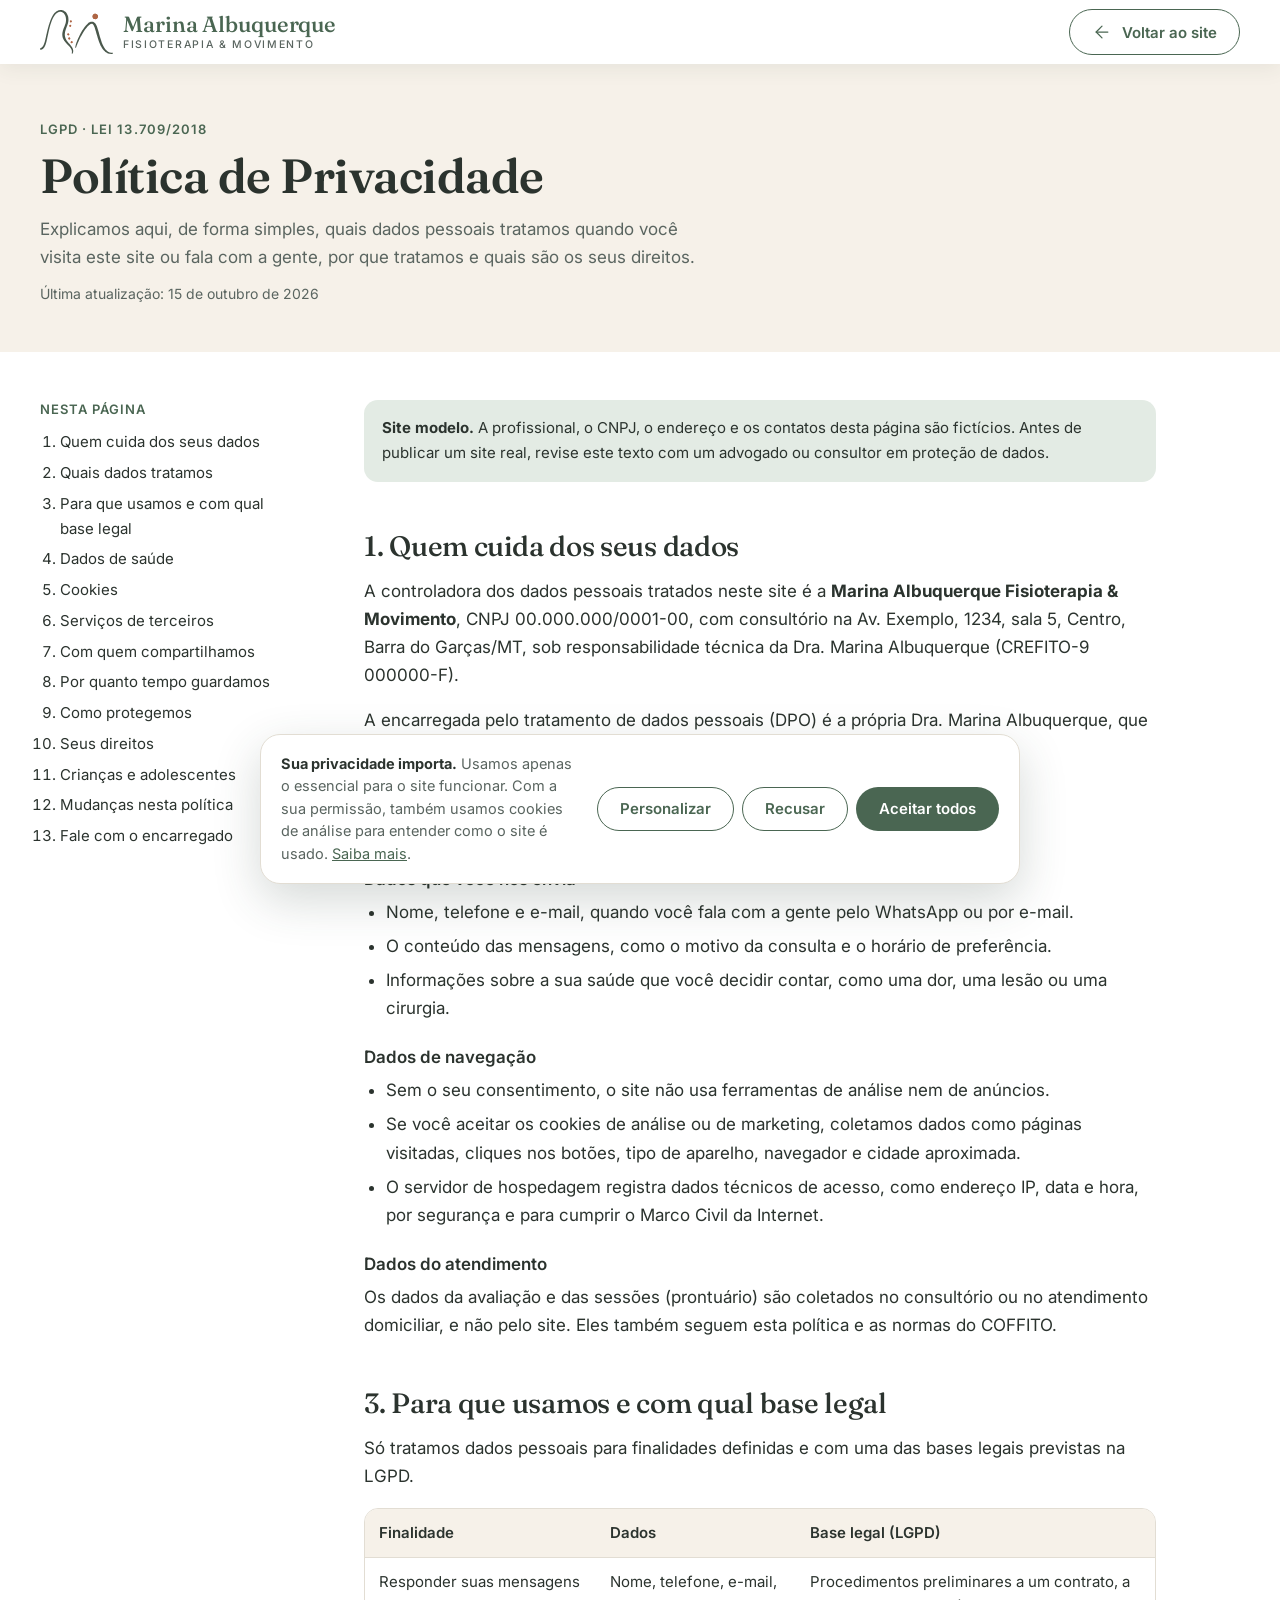
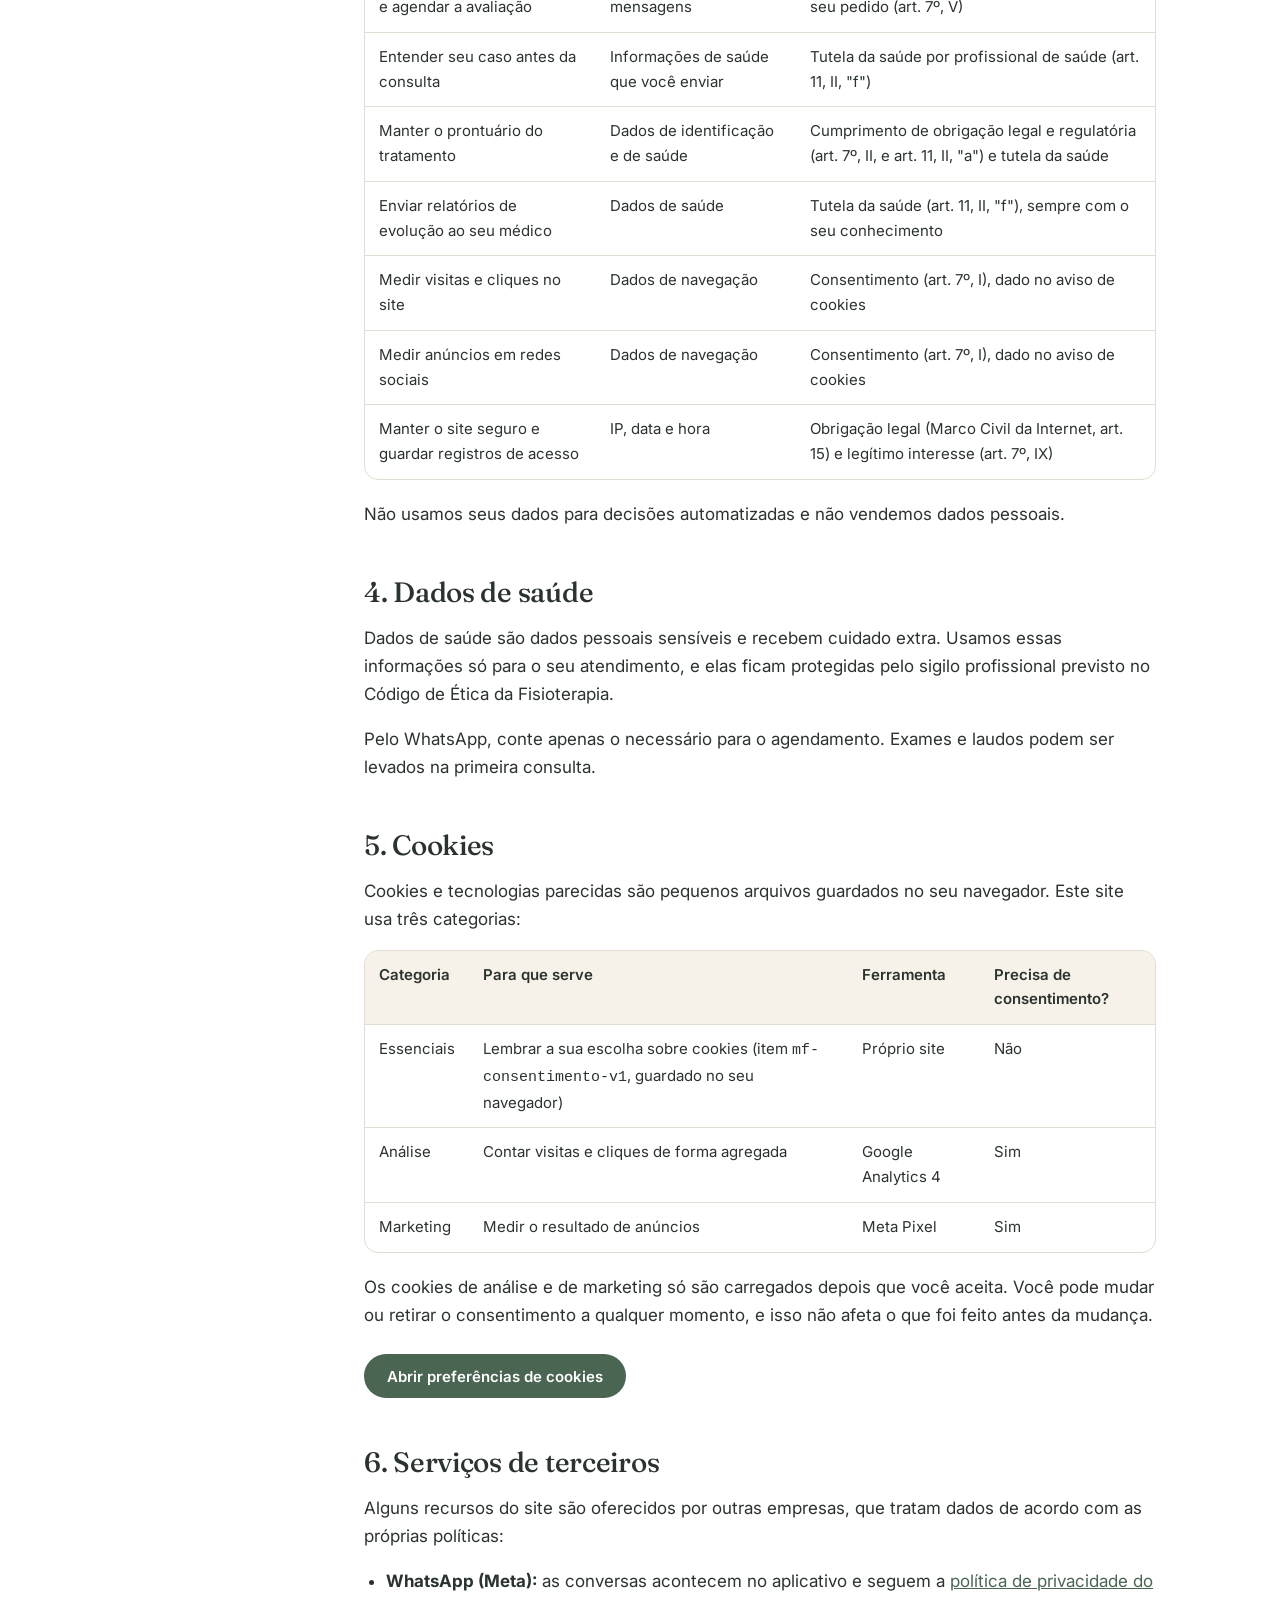
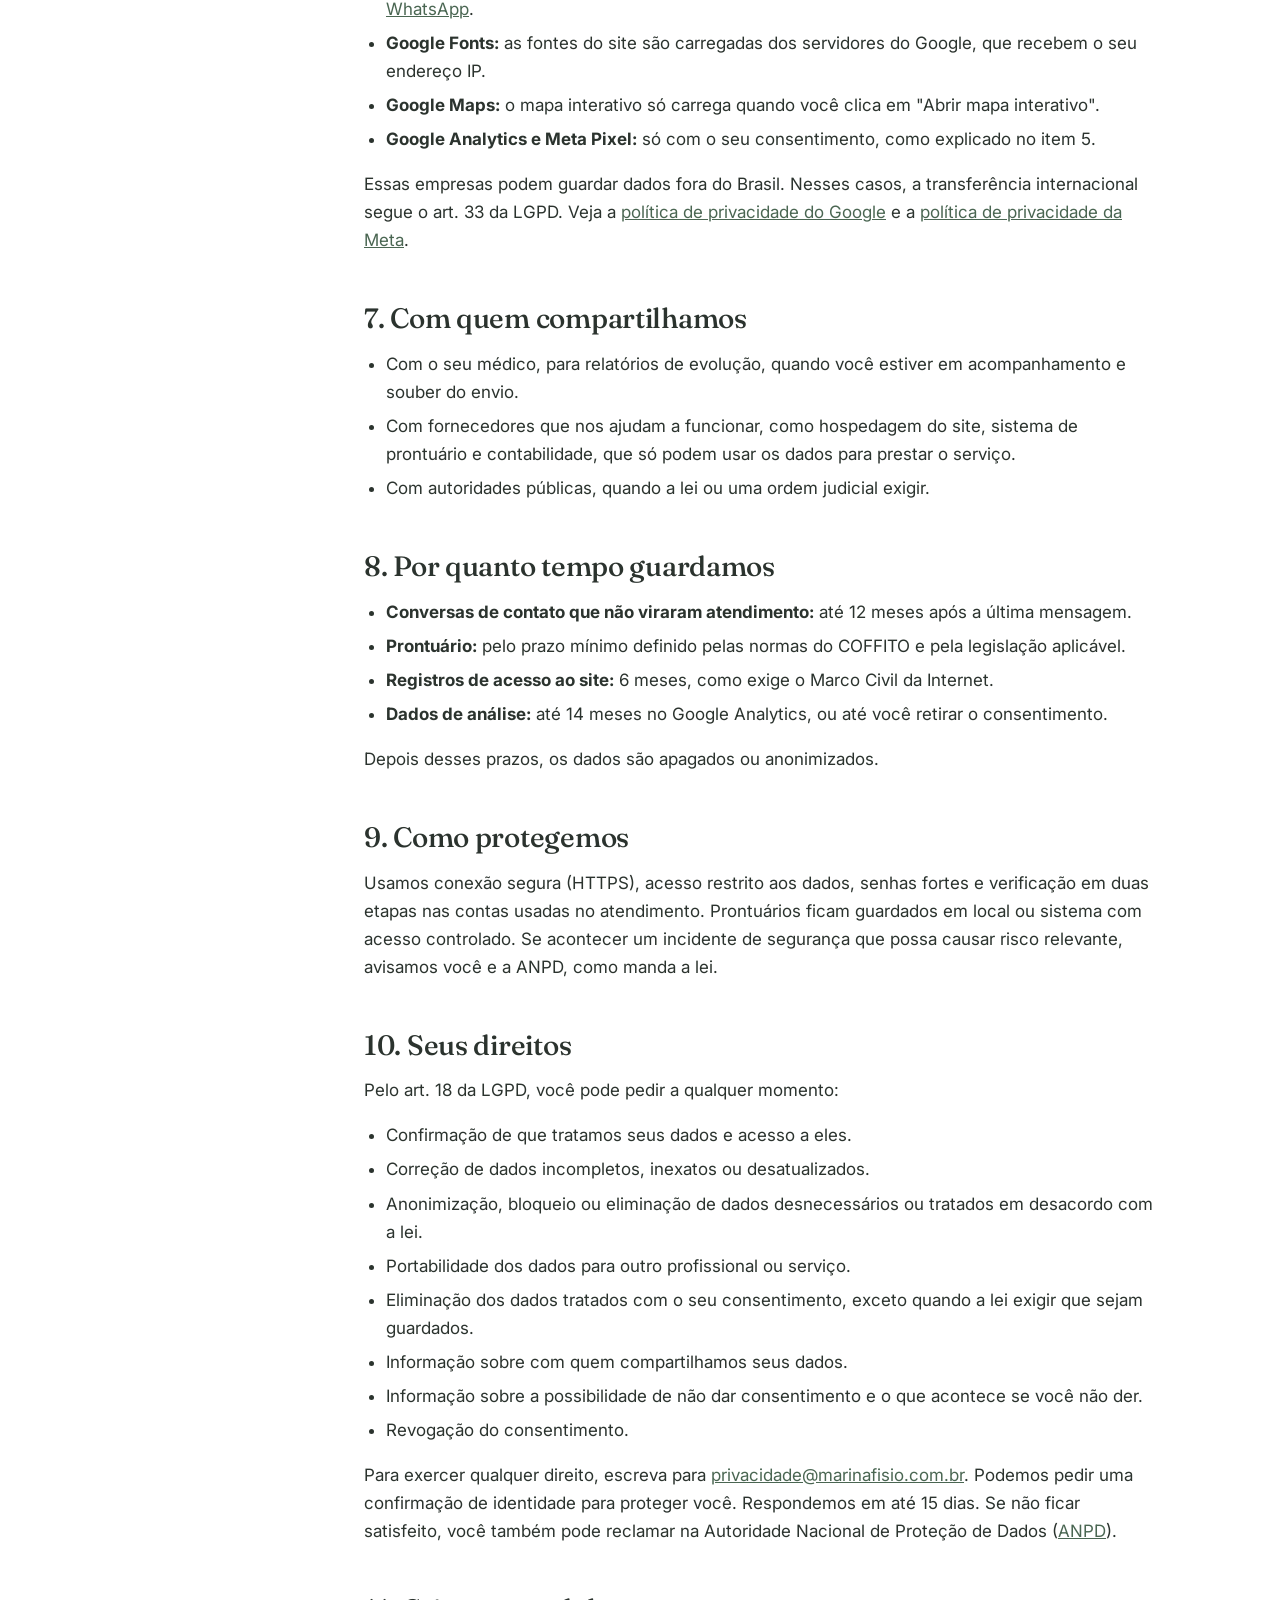
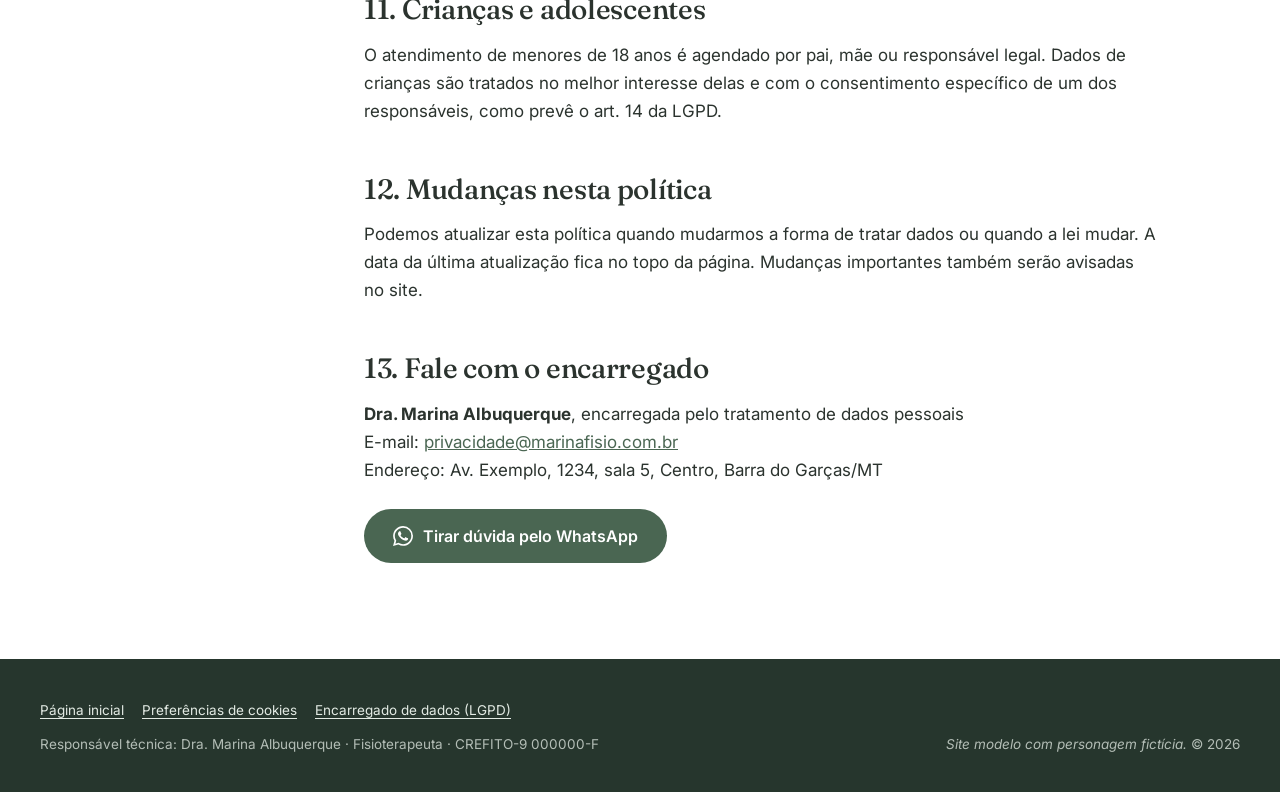
==== politica-de-privacidade.html @ 3005c21b "Primeira versão do site modelo de fisioterapia Co-Authored-By: Claude Opus 5.5 (1M context) <noreply" ====
<!DOCTYPE html>
<html lang="pt-BR">
<head>
  <meta charset="utf-8">
  <meta name="viewport" content="width=device-width, initial-scale=1">
  <title>Política de Privacidade | Dra. Marina Albuquerque Fisioterapia</title>
  <meta name="description" content="Como a Marina Albuquerque Fisioterapia & Movimento coleta, usa e protege seus dados pessoais, de acordo com a LGPD (Lei 13.709/2018).">
  <link rel="canonical" href="https://www.marinafisio.com.br/politica-de-privacidade.html">
  <meta name="robots" content="index, follow">
  <meta name="theme-color" content="#4A6652">
  <link rel="icon" href="img/favicon.svg" type="image/svg+xml">
  <link rel="preconnect" href="https://fonts.googleapis.com">
  <link rel="preconnect" href="https://fonts.gstatic.com" crossorigin>
  <link href="https://fonts.googleapis.com/css2?family=Fraunces:ital,opsz,wght@0,9..144,500;0,9..144,600;1,9..144,500&family=Inter:wght@400;500;600&display=swap" rel="stylesheet">
  <link rel="stylesheet" href="css/style.css">
  <script src="js/consent.js" defer></script>
</head>
<body>

<svg xmlns="http://www.w3.org/2000/svg" style="display:none" aria-hidden="true">
  <symbol id="i-whatsapp" viewBox="0 0 24 24"><path d="M17.472 14.382c-.297-.149-1.758-.867-2.03-.967-.273-.099-.471-.148-.67.15-.197.297-.767.966-.94 1.164-.173.199-.347.223-.644.075-.297-.15-1.255-.463-2.39-1.475-.883-.788-1.48-1.761-1.653-2.059-.173-.297-.018-.458.13-.606.134-.133.298-.347.446-.52.149-.174.198-.298.298-.497.099-.198.05-.371-.025-.52-.075-.149-.669-1.612-.916-2.207-.242-.579-.487-.5-.669-.51-.173-.008-.371-.01-.57-.01-.198 0-.52.074-.792.372-.272.297-1.04 1.016-1.04 2.479 0 1.462 1.065 2.875 1.213 3.074.149.198 2.096 3.2 5.077 4.487.709.306 1.262.489 1.694.625.712.227 1.36.195 1.871.118.571-.085 1.758-.719 2.006-1.413.248-.694.248-1.289.173-1.413-.074-.124-.272-.198-.57-.347m-5.421 7.403h-.004a9.87 9.87 0 0 1-5.031-1.378l-.361-.214-3.741.982.998-3.648-.235-.374a9.86 9.86 0 0 1-1.51-5.26c.001-5.45 4.436-9.884 9.888-9.884 2.64 0 5.122 1.03 6.988 2.898a9.825 9.825 0 0 1 2.893 6.994c-.003 5.45-4.437 9.884-9.885 9.884m8.413-18.297A11.815 11.815 0 0 0 12.05 0C5.495 0 .16 5.335.157 11.892c0 2.096.547 4.142 1.588 5.945L.057 24l6.305-1.654a11.882 11.882 0 0 0 5.683 1.448h.005c6.554 0 11.89-5.335 11.893-11.893a11.821 11.821 0 0 0-3.48-8.413z"/></symbol>
  <symbol id="i-arrow-left" viewBox="0 0 24 24"><path d="M19 12H5"/><path d="m12 19-7-7 7-7"/></symbol>
</svg>

<a class="skip-link" href="#conteudo">Pular para o conteúdo</a>

<header class="legal-header">
  <div class="container header-inner">
    <a class="brand" href="index.html" aria-label="Marina Albuquerque Fisioterapia &amp; Movimento, página inicial">
      <img src="img/simbolo.svg" alt="" width="60" height="36">
      <span class="brand-text">
        <span class="brand-name">Marina Albuquerque</span>
        <span class="brand-sub">Fisioterapia &amp; Movimento</span>
      </span>
    </a>
    <a class="btn btn-ghost btn-sm" href="index.html"><svg class="icon" aria-hidden="true"><use href="#i-arrow-left"/></svg>Voltar ao site</a>
  </div>
</header>

<main id="conteudo">
  <section class="legal-hero">
    <div class="container">
      <span class="eyebrow">LGPD · Lei 13.709/2018</span>
      <h1>Política de Privacidade</h1>
      <p>Explicamos aqui, de forma simples, quais dados pessoais tratamos quando você visita este site ou fala com a gente, por que tratamos e quais são os seus direitos.</p>
      <p class="small" style="margin-top:12px">Última atualização: 15 de outubro de 2026</p>
    </div>
  </section>

  <section class="legal">
    <div class="container legal-grid">
      <nav class="legal-toc" aria-label="Nesta página">
        <span class="eyebrow">Nesta página</span>
        <ol>
          <li><a href="#quem-somos">Quem cuida dos seus dados</a></li>
          <li><a href="#dados">Quais dados tratamos</a></li>
          <li><a href="#finalidades">Para que usamos e com qual base legal</a></li>
          <li><a href="#saude">Dados de saúde</a></li>
          <li><a href="#cookies">Cookies</a></li>
          <li><a href="#terceiros">Serviços de terceiros</a></li>
          <li><a href="#compartilhamento">Com quem compartilhamos</a></li>
          <li><a href="#prazo">Por quanto tempo guardamos</a></li>
          <li><a href="#seguranca">Como protegemos</a></li>
          <li><a href="#direitos">Seus direitos</a></li>
          <li><a href="#menores">Crianças e adolescentes</a></li>
          <li><a href="#alteracoes">Mudanças nesta política</a></li>
          <li><a href="#contato">Fale com o encarregado</a></li>
        </ol>
      </nav>

      <div class="legal-body">
        <p class="legal-note"><strong>Site modelo.</strong> A profissional, o CNPJ, o endereço e os contatos desta página são fictícios. Antes de publicar um site real, revise este texto com um advogado ou consultor em proteção de dados.</p>

        <h2 id="quem-somos">1. Quem cuida dos seus dados</h2>
        <p>A controladora dos dados pessoais tratados neste site é a <strong>Marina Albuquerque Fisioterapia &amp; Movimento</strong>, CNPJ 00.000.000/0001-00, com consultório na Av. Exemplo, 1234, sala 5, Centro, Barra do Garças/MT, sob responsabilidade técnica da Dra. Marina Albuquerque (CREFITO-9 000000-F).</p>
        <p>A encarregada pelo tratamento de dados pessoais (DPO) é a própria Dra. Marina Albuquerque, que atende pelo e-mail <a href="mailto:privacidade@marinafisio.com.br">privacidade@marinafisio.com.br</a>.</p>

        <h2 id="dados">2. Quais dados tratamos</h2>
        <h3>Dados que você nos envia</h3>
        <ul>
          <li>Nome, telefone e e-mail, quando você fala com a gente pelo WhatsApp ou por e-mail.</li>
          <li>O conteúdo das mensagens, como o motivo da consulta e o horário de preferência.</li>
          <li>Informações sobre a sua saúde que você decidir contar, como uma dor, uma lesão ou uma cirurgia.</li>
        </ul>
        <h3>Dados de navegação</h3>
        <ul>
          <li>Sem o seu consentimento, o site não usa ferramentas de análise nem de anúncios.</li>
          <li>Se você aceitar os cookies de análise ou de marketing, coletamos dados como páginas visitadas, cliques nos botões, tipo de aparelho, navegador e cidade aproximada.</li>
          <li>O servidor de hospedagem registra dados técnicos de acesso, como endereço IP, data e hora, por segurança e para cumprir o Marco Civil da Internet.</li>
        </ul>
        <h3>Dados do atendimento</h3>
        <p>Os dados da avaliação e das sessões (prontuário) são coletados no consultório ou no atendimento domiciliar, e não pelo site. Eles também seguem esta política e as normas do COFFITO.</p>

        <h2 id="finalidades">3. Para que usamos e com qual base legal</h2>
        <p>Só tratamos dados pessoais para finalidades definidas e com uma das bases legais previstas na LGPD.</p>
        <div class="table-wrap">
          <table>
            <thead><tr><th>Finalidade</th><th>Dados</th><th>Base legal (LGPD)</th></tr></thead>
            <tbody>
              <tr><td>Responder suas mensagens e agendar a avaliação</td><td>Nome, telefone, e-mail, mensagens</td><td>Procedimentos preliminares a um contrato, a seu pedido (art. 7º, V)</td></tr>
              <tr><td>Entender seu caso antes da consulta</td><td>Informações de saúde que você enviar</td><td>Tutela da saúde por profissional de saúde (art. 11, II, "f")</td></tr>
              <tr><td>Manter o prontuário do tratamento</td><td>Dados de identificação e de saúde</td><td>Cumprimento de obrigação legal e regulatória (art. 7º, II, e art. 11, II, "a") e tutela da saúde</td></tr>
              <tr><td>Enviar relatórios de evolução ao seu médico</td><td>Dados de saúde</td><td>Tutela da saúde (art. 11, II, "f"), sempre com o seu conhecimento</td></tr>
              <tr><td>Medir visitas e cliques no site</td><td>Dados de navegação</td><td>Consentimento (art. 7º, I), dado no aviso de cookies</td></tr>
              <tr><td>Medir anúncios em redes sociais</td><td>Dados de navegação</td><td>Consentimento (art. 7º, I), dado no aviso de cookies</td></tr>
              <tr><td>Manter o site seguro e guardar registros de acesso</td><td>IP, data e hora</td><td>Obrigação legal (Marco Civil da Internet, art. 15) e legítimo interesse (art. 7º, IX)</td></tr>
            </tbody>
          </table>
        </div>
        <p>Não usamos seus dados para decisões automatizadas e não vendemos dados pessoais.</p>

        <h2 id="saude">4. Dados de saúde</h2>
        <p>Dados de saúde são dados pessoais sensíveis e recebem cuidado extra. Usamos essas informações só para o seu atendimento, e elas ficam protegidas pelo sigilo profissional previsto no Código de Ética da Fisioterapia.</p>
        <p>Pelo WhatsApp, conte apenas o necessário para o agendamento. Exames e laudos podem ser levados na primeira consulta.</p>

        <h2 id="cookies">5. Cookies</h2>
        <p>Cookies e tecnologias parecidas são pequenos arquivos guardados no seu navegador. Este site usa três categorias:</p>
        <div class="table-wrap">
          <table>
            <thead><tr><th>Categoria</th><th>Para que serve</th><th>Ferramenta</th><th>Precisa de consentimento?</th></tr></thead>
            <tbody>
              <tr><td>Essenciais</td><td>Lembrar a sua escolha sobre cookies (item <code>mf-consentimento-v1</code>, guardado no seu navegador)</td><td>Próprio site</td><td>Não</td></tr>
              <tr><td>Análise</td><td>Contar visitas e cliques de forma agregada</td><td>Google Analytics 4</td><td>Sim</td></tr>
              <tr><td>Marketing</td><td>Medir o resultado de anúncios</td><td>Meta Pixel</td><td>Sim</td></tr>
            </tbody>
          </table>
        </div>
        <p>Os cookies de análise e de marketing só são carregados depois que você aceita. Você pode mudar ou retirar o consentimento a qualquer momento, e isso não afeta o que foi feito antes da mudança.</p>
        <button type="button" class="btn btn-primary btn-sm" data-cookie-prefs>Abrir preferências de cookies</button>

        <h2 id="terceiros">6. Serviços de terceiros</h2>
        <p>Alguns recursos do site são oferecidos por outras empresas, que tratam dados de acordo com as próprias políticas:</p>
        <ul>
          <li><strong>WhatsApp (Meta):</strong> as conversas acontecem no aplicativo e seguem a <a href="https://www.whatsapp.com/legal/privacy-policy" target="_blank" rel="noopener">política de privacidade do WhatsApp</a>.</li>
          <li><strong>Google Fonts:</strong> as fontes do site são carregadas dos servidores do Google, que recebem o seu endereço IP.</li>
          <li><strong>Google Maps:</strong> o mapa interativo só carrega quando você clica em "Abrir mapa interativo".</li>
          <li><strong>Google Analytics e Meta Pixel:</strong> só com o seu consentimento, como explicado no item 5.</li>
        </ul>
        <p>Essas empresas podem guardar dados fora do Brasil. Nesses casos, a transferência internacional segue o art. 33 da LGPD. Veja a <a href="https://policies.google.com/privacy?hl=pt-BR" target="_blank" rel="noopener">política de privacidade do Google</a> e a <a href="https://www.facebook.com/privacy/policy/" target="_blank" rel="noopener">política de privacidade da Meta</a>.</p>

        <h2 id="compartilhamento">7. Com quem compartilhamos</h2>
        <ul>
          <li>Com o seu médico, para relatórios de evolução, quando você estiver em acompanhamento e souber do envio.</li>
          <li>Com fornecedores que nos ajudam a funcionar, como hospedagem do site, sistema de prontuário e contabilidade, que só podem usar os dados para prestar o serviço.</li>
          <li>Com autoridades públicas, quando a lei ou uma ordem judicial exigir.</li>
        </ul>

        <h2 id="prazo">8. Por quanto tempo guardamos</h2>
        <ul>
          <li><strong>Conversas de contato que não viraram atendimento:</strong> até 12 meses após a última mensagem.</li>
          <li><strong>Prontuário:</strong> pelo prazo mínimo definido pelas normas do COFFITO e pela legislação aplicável.</li>
          <li><strong>Registros de acesso ao site:</strong> 6 meses, como exige o Marco Civil da Internet.</li>
          <li><strong>Dados de análise:</strong> até 14 meses no Google Analytics, ou até você retirar o consentimento.</li>
        </ul>
        <p>Depois desses prazos, os dados são apagados ou anonimizados.</p>

        <h2 id="seguranca">9. Como protegemos</h2>
        <p>Usamos conexão segura (HTTPS), acesso restrito aos dados, senhas fortes e verificação em duas etapas nas contas usadas no atendimento. Prontuários ficam guardados em local ou sistema com acesso controlado. Se acontecer um incidente de segurança que possa causar risco relevante, avisamos você e a ANPD, como manda a lei.</p>

        <h2 id="direitos">10. Seus direitos</h2>
        <p>Pelo art. 18 da LGPD, você pode pedir a qualquer momento:</p>
        <ul>
          <li>Confirmação de que tratamos seus dados e acesso a eles.</li>
          <li>Correção de dados incompletos, inexatos ou desatualizados.</li>
          <li>Anonimização, bloqueio ou eliminação de dados desnecessários ou tratados em desacordo com a lei.</li>
          <li>Portabilidade dos dados para outro profissional ou serviço.</li>
          <li>Eliminação dos dados tratados com o seu consentimento, exceto quando a lei exigir que sejam guardados.</li>
          <li>Informação sobre com quem compartilhamos seus dados.</li>
          <li>Informação sobre a possibilidade de não dar consentimento e o que acontece se você não der.</li>
          <li>Revogação do consentimento.</li>
        </ul>
        <p>Para exercer qualquer direito, escreva para <a href="mailto:privacidade@marinafisio.com.br">privacidade@marinafisio.com.br</a>. Podemos pedir uma confirmação de identidade para proteger você. Respondemos em até 15 dias. Se não ficar satisfeito, você também pode reclamar na Autoridade Nacional de Proteção de Dados (<a href="https://www.gov.br/anpd" target="_blank" rel="noopener">ANPD</a>).</p>

        <h2 id="menores">11. Crianças e adolescentes</h2>
        <p>O atendimento de menores de 18 anos é agendado por pai, mãe ou responsável legal. Dados de crianças são tratados no melhor interesse delas e com o consentimento específico de um dos responsáveis, como prevê o art. 14 da LGPD.</p>

        <h2 id="alteracoes">12. Mudanças nesta política</h2>
        <p>Podemos atualizar esta política quando mudarmos a forma de tratar dados ou quando a lei mudar. A data da última atualização fica no topo da página. Mudanças importantes também serão avisadas no site.</p>

        <h2 id="contato">13. Fale com o encarregado</h2>
        <p><strong>Dra. Marina Albuquerque</strong>, encarregada pelo tratamento de dados pessoais<br>
          E-mail: <a href="mailto:privacidade@marinafisio.com.br">privacidade@marinafisio.com.br</a><br>
          Endereço: Av. Exemplo, 1234, sala 5, Centro, Barra do Garças/MT</p>
        <a class="btn btn-primary btn-block-m" href="https://wa.me/5566900000000?text=Ol%C3%A1!%20Tenho%20uma%20d%C3%BAvida%20sobre%20os%20meus%20dados%20pessoais." target="_blank" rel="noopener">
          <svg class="icon icon-fill" aria-hidden="true"><use href="#i-whatsapp"/></svg>Tirar dúvida pelo WhatsApp
        </a>
      </div>
    </div>
  </section>
</main>

<footer class="site-footer" style="padding-block:40px">
  <div class="container">
    <div class="footer-bottom-wrap" style="margin-top:0;padding-top:0;border-top:0">
      <nav class="footer-legal" aria-label="Privacidade">
        <a href="index.html">Página inicial</a>
        <button type="button" data-cookie-prefs>Preferências de cookies</button>
        <a href="mailto:privacidade@marinafisio.com.br">Encarregado de dados (LGPD)</a>
      </nav>
      <div class="footer-bottom">
        <span>Responsável técnica: Dra. Marina Albuquerque · Fisioterapeuta · CREFITO-9 000000-F</span>
        <span><em>Site modelo com personagem fictícia.</em> © 2026</span>
      </div>
    </div>
  </div>
</footer>

</body>
</html>
---- css/style.css ----
/* =========================================================
   Dra. Marina Albuquerque · Fisioterapia & Movimento
   Site modelo (personagem fictícia)
   ========================================================= */

/* ---------- 1. Tokens ---------- */
:root {
  --salvia-900: #2F4237;
  --salvia-800: #3E5746;
  --salvia-700: #4A6652;
  --salvia-400: #8FAA97;
  --salvia-100: #E3EBE4;
  --areia-200: #EDE3D3;
  --areia-50: #F6F1E9;
  --branco: #FFFFFF;
  --grafite: #2B332E;
  --texto-2: #5A6560;
  --terracota: #A5603F;
  --whatsapp: #1FA855;
  --borda: #E2DDD3;
  --rodape: #26362D;

  --font-title: "Fraunces", Georgia, "Times New Roman", serif;
  --font-body: "Inter", system-ui, -apple-system, "Segoe UI", Roboto, sans-serif;

  --container: 1200px;
  --gutter: 20px;
  --section-y: clamp(64px, 10vw, 120px);
  --radius-card: 20px;
  --radius-photo: 24px;
  --shadow: 0 8px 24px rgba(47, 66, 55, 0.08);
  --shadow-hover: 0 16px 40px rgba(47, 66, 55, 0.14);
  --ease: cubic-bezier(.22, 1, .36, 1);
  --header-h: 64px;
}

@media (min-width: 1024px) {
  :root { --gutter: 32px; --header-h: 80px; }
}

/* ---------- 2. Base ---------- */
*, *::before, *::after { box-sizing: border-box; }
html { scroll-behavior: smooth; -webkit-text-size-adjust: 100%; }
body {
  margin: 0;
  font-family: var(--font-body);
  font-size: 16px;
  line-height: 1.65;
  color: var(--grafite);
  background: var(--branco);
  -webkit-font-smoothing: antialiased;
  overflow-x: clip;
}
@media (min-width: 640px) { body { font-size: 17px; } }

img, svg, picture { display: block; max-width: 100%; }
img { height: auto; }
a { color: var(--salvia-700); }
a:hover { color: var(--salvia-800); }
p { margin: 0 0 1em; }
ul { margin: 0; padding: 0; list-style: none; }

h1, h2, h3 {
  font-family: var(--font-title);
  color: var(--grafite);
  margin: 0 0 .5em;
  font-optical-sizing: auto;
  letter-spacing: -0.01em;
}
h1 { font-size: clamp(2rem, 4.5vw, 3.5rem); font-weight: 600; line-height: 1.1; }
h2 { font-size: clamp(1.75rem, 3vw, 2.5rem); font-weight: 500; line-height: 1.2; }
h3 { font-size: clamp(1.25rem, 2vw, 1.5rem); font-weight: 500; line-height: 1.3; }

section[id], [id="contato"] { scroll-margin-top: 80px; }

:focus-visible {
  outline: 3px solid var(--salvia-400);
  outline-offset: 3px;
  border-radius: 6px;
}

.skip-link {
  position: absolute; left: 16px; top: -60px; z-index: 200;
  background: var(--salvia-900); color: #fff; padding: 12px 18px; border-radius: 999px;
  text-decoration: none; font-weight: 600;
}
.skip-link:focus { top: 12px; color: #fff; }

.sr-only {
  position: absolute; width: 1px; height: 1px; padding: 0; margin: -1px;
  overflow: hidden; clip: rect(0 0 0 0); white-space: nowrap; border: 0;
}

.container {
  width: 100%;
  max-width: calc(var(--container) + var(--gutter) * 2);
  margin-inline: auto;
  padding-inline: var(--gutter);
}

.section { padding-block: var(--section-y); position: relative; overflow-x: clip; }
.bg-branco { background: var(--branco); }
.bg-areia { background: var(--areia-50); }
.bg-salvia { background: var(--salvia-100); }
.bg-verde { background: var(--salvia-900); color: var(--salvia-100); }

.icon { width: 24px; height: 24px; flex: none; fill: none; stroke: currentColor; stroke-width: 1.5; stroke-linecap: round; stroke-linejoin: round; }
.icon-fill { fill: currentColor; stroke: none; }

/* ---------- 3. Tipografia auxiliar ---------- */
.eyebrow {
  display: block;
  font-family: var(--font-body);
  font-size: 13px; font-weight: 600; line-height: 1.4;
  text-transform: uppercase; letter-spacing: .08em;
  color: var(--salvia-700);
  margin-bottom: 12px;
}
.bg-verde .eyebrow { color: var(--salvia-400); }
.lead { font-size: clamp(1.0625rem, 1.5vw, 1.25rem); line-height: 1.6; color: var(--texto-2); }
.prose { max-width: 65ch; }
.small { font-size: 14px; line-height: 1.5; color: var(--texto-2); }
.section-head { max-width: 820px; margin-bottom: clamp(32px, 5vw, 56px); }
.section-head.center { margin-inline: auto; text-align: center; }
.section-head p { color: var(--texto-2); margin-top: 8px; }

/* ---------- 4. Botões ---------- */
.btn {
  display: inline-flex; align-items: center; justify-content: center; gap: 10px;
  min-height: 52px; padding: 16px 28px;
  border-radius: 999px; border: 1.5px solid transparent;
  font-family: var(--font-body); font-size: 16px; font-weight: 600; line-height: 1;
  text-decoration: none; text-align: center; cursor: pointer;
  transition: transform .2s var(--ease), background-color .2s, box-shadow .2s, color .2s, border-color .2s;
}
.btn .icon { width: 20px; height: 20px; }
.btn:hover { transform: translateY(-2px); }

.btn-primary { background: var(--salvia-700); color: #fff; }
.btn-primary:hover { background: var(--salvia-800); color: #fff; box-shadow: 0 10px 24px rgba(47, 66, 55, .22); }

.btn-ghost { background: transparent; color: var(--salvia-700); border-color: var(--salvia-700); }
.btn-ghost:hover { background: var(--salvia-700); color: #fff; }

.btn-light { background: #fff; color: var(--salvia-900); }
.btn-light:hover { background: var(--salvia-100); color: var(--salvia-900); box-shadow: 0 10px 24px rgba(0, 0, 0, .2); }

.btn-sm { min-height: 44px; padding: 12px 22px; font-size: 15px; }

@media (max-width: 639px) {
  .btn-block-m { width: 100%; padding-inline: 18px; }
}

/* ---------- 5. Selos, chips e listas ---------- */
.badge {
  display: inline-flex; align-items: center; gap: 8px;
  padding: 8px 16px; border-radius: 999px;
  background: var(--salvia-100); color: var(--salvia-700);
  font-size: 13px; font-weight: 600; line-height: 1.3;
}
.badge .icon { width: 16px; height: 16px; }

.chips { display: flex; flex-wrap: wrap; gap: 10px; }
.chip {
  display: inline-flex; align-items: center; gap: 6px;
  padding: 8px 14px; border-radius: 999px;
  background: var(--branco); border: 1px solid var(--borda);
  font-size: 14px; font-weight: 500; color: var(--grafite);
}
.chip .icon { width: 16px; height: 16px; color: var(--salvia-700); }

.check-list { display: grid; gap: 12px; }
.check-list li { display: flex; gap: 12px; align-items: flex-start; }
.check-list .tick {
  flex: none; width: 28px; height: 28px; border-radius: 50%;
  display: grid; place-items: center;
  background: var(--salvia-100); color: var(--salvia-700); margin-top: 1px;
}
.check-list .tick .icon { width: 16px; height: 16px; stroke-width: 2.2; }

/* ---------- 6. Header ---------- */
.site-header {
  position: fixed; inset: 0 0 auto 0; z-index: 100;
  height: var(--header-h);
  transition: background-color .25s, box-shadow .25s, height .25s;
}
.site-header.is-scrolled {
  background: rgba(255, 255, 255, .96);
  box-shadow: 0 4px 20px rgba(47, 66, 55, .08);
  backdrop-filter: saturate(1.2) blur(8px);
}
@media (min-width: 1024px) { .site-header.is-scrolled { height: 64px; } }

.header-inner { height: 100%; display: flex; align-items: center; justify-content: space-between; gap: 24px; }

.brand { display: inline-flex; align-items: center; gap: 10px; text-decoration: none; color: var(--grafite); }
.brand img { height: 36px; width: auto; }
.brand-text { display: flex; flex-direction: column; line-height: 1; white-space: nowrap; }
@media (max-width: 359px) {
  .brand img { height: 30px; }
  .brand-name { font-size: 16px !important; }
  .brand-sub { font-size: 8px !important; letter-spacing: .12em; }
  .badge { font-size: 12px; padding: 7px 12px; }
}
.brand-name { font-family: var(--font-title); font-size: 19px; font-weight: 500; color: var(--salvia-700); letter-spacing: -.005em; }
.brand-sub { font-size: 9.5px; font-weight: 500; letter-spacing: .16em; text-transform: uppercase; color: var(--texto-2); margin-top: 5px; }
@media (min-width: 1024px) {
  .brand img { height: 44px; }
  .brand-name { font-size: 22px; }
  .brand-sub { font-size: 10.5px; }
}

.nav-desktop { display: none; }
@media (min-width: 1024px) {
  .nav-desktop { display: flex; align-items: center; gap: 28px; }
  .nav-desktop ul { display: flex; gap: 26px; }
  .nav-desktop a:not(.btn) {
    position: relative; font-size: 15px; font-weight: 500; color: var(--grafite); text-decoration: none; padding: 8px 0;
  }
  .nav-desktop a:not(.btn)::after {
    content: ""; position: absolute; left: 0; right: 0; bottom: 2px; height: 2px;
    background: var(--salvia-700); transform: scaleX(0); transform-origin: left;
    transition: transform .25s var(--ease);
  }
  .nav-desktop a:not(.btn):hover::after { transform: scaleX(1); }
}

.menu-toggle {
  display: inline-grid; place-items: center; width: 48px; height: 48px;
  border: 0; border-radius: 50%; background: transparent; color: var(--grafite); cursor: pointer;
}
.menu-toggle .icon { width: 28px; height: 28px; }
@media (min-width: 1024px) { .menu-toggle { display: none; } }

.mobile-menu {
  position: fixed; inset: 0; z-index: 150;
  background: var(--areia-50);
  display: flex; flex-direction: column;
  padding: 0 var(--gutter) 32px;
  overflow-y: auto;
  opacity: 0; visibility: hidden; transform: translateY(-8px);
  transition: opacity .25s, transform .25s var(--ease), visibility 0s .25s;
}
.mobile-menu.is-open { opacity: 1; visibility: visible; transform: none; transition: opacity .25s, transform .25s var(--ease); }
.mobile-menu-top { height: 64px; display: flex; align-items: center; justify-content: space-between; }
.mobile-menu nav { flex: 1; display: flex; flex-direction: column; justify-content: center; padding-block: 24px; }
.mobile-menu nav ul { display: grid; gap: 6px; }
.mobile-menu nav a {
  display: block; padding: 10px 0;
  font-family: var(--font-title); font-size: 26px; font-weight: 500; color: var(--grafite); text-decoration: none;
}
.mobile-menu .btn { width: 100%; padding-inline: 18px; }
body.menu-open { overflow: hidden; }

/* ---------- 7. Hero ---------- */
.hero {
  position: relative;
  background: var(--areia-50);
  padding-top: calc(var(--header-h) + 24px);
  padding-bottom: 96px;
  overflow: hidden;
}
.hero-grid { display: grid; gap: 40px; align-items: center; }
.hero-copy .badge { margin-bottom: 20px; }
.hero h1 { margin-bottom: 20px; }
.hero .lead { margin-bottom: 28px; max-width: 34em; }

.underline-word { position: relative; white-space: nowrap; display: inline-block; }
.underline-word svg {
  position: absolute; left: -2%; bottom: -0.14em; width: 104%; height: .32em;
  color: var(--terracota); overflow: visible;
}

.hero-cta { display: flex; flex-direction: column; align-items: flex-start; gap: 12px; }
.hero-micro { font-size: 14px; color: var(--texto-2); margin: 0; }
.hero-facts { display: flex; flex-wrap: wrap; gap: 10px 22px; margin-top: 24px; font-size: 15px; font-weight: 500; }
.hero-facts li { display: inline-flex; align-items: center; gap: 8px; }
.hero-facts .icon { width: 18px; height: 18px; color: var(--salvia-700); stroke-width: 2.2; }

.hero-media { position: relative; max-width: 520px; width: 100%; margin-inline: auto; }
.hero-photo {
  position: relative; z-index: 1;
  border-radius: var(--radius-photo); overflow: hidden;
  aspect-ratio: 4 / 5; box-shadow: var(--shadow);
}
.hero-photo img { width: 100%; height: 100%; object-fit: cover; }
@media (max-width: 639px) {
  .hero-photo { aspect-ratio: 1 / 1; }
  .hero-photo img { object-position: 50% 20%; }
}

.blob {
  position: absolute; z-index: 0; pointer-events: none;
  animation: breathe 8s ease-in-out infinite;
}
.hero .blob { width: 150%; left: -38%; top: -6%; color: var(--salvia-100); }
.hero .blob-2 { width: 46%; left: auto; right: -14%; top: auto; bottom: -10%; color: var(--areia-200); animation-delay: -3s; }
@keyframes breathe { 0%, 100% { transform: scale(1); } 50% { transform: scale(1.03); } }

.float-card {
  position: absolute; z-index: 2;
  display: flex; align-items: center; gap: 12px;
  background: #fff; border-radius: 16px; padding: 14px 18px;
  box-shadow: var(--shadow-hover);
  font-size: 14px; line-height: 1.3;
}
.float-card strong { display: block; font-family: var(--font-title); font-size: 22px; font-weight: 600; color: var(--grafite); }
.float-card .ic {
  width: 44px; height: 44px; border-radius: 50%; display: grid; place-items: center;
  background: var(--salvia-100); color: var(--salvia-700);
}
.hero .float-card { left: -12px; bottom: 28px; }
@media (min-width: 1024px) { .hero .float-card { left: -40px; bottom: 56px; } }

@media (min-width: 1024px) {
  .hero { min-height: 88vh; display: flex; align-items: center; padding-bottom: 140px; }
  .hero > .container { width: 100%; }
  .hero-grid { grid-template-columns: 1fr 1fr; gap: 64px; }
  .hero-media { margin-right: 0; max-width: 480px; }
}

/* Entrada do hero (texto visível desde o início, só um leve deslocamento) */
.js .hero-in { animation: heroIn .7s var(--ease) both; animation-delay: calc(var(--i, 0) * 90ms); }
.js .hero-photo-in img { animation: heroZoom 1.1s var(--ease) both; }
@keyframes heroIn { from { opacity: .35; transform: translateY(12px); } to { opacity: 1; transform: none; } }
@keyframes heroZoom { from { transform: scale(1.04); } to { transform: scale(1); } }

/* ---------- 8. Em resumo ---------- */
.summary-wrap { position: relative; z-index: 2; margin-top: -48px; padding-bottom: clamp(48px, 7vw, 80px); background: linear-gradient(to bottom, transparent 48px, var(--branco) 48px); }
.summary-box {
  max-width: 960px; margin-inline: auto;
  background: #fff; border: 1px solid var(--borda); border-radius: var(--radius-card);
  box-shadow: var(--shadow);
  padding: clamp(24px, 4vw, 44px);
}
.summary-box h2 { font-size: clamp(1.5rem, 2.4vw, 1.75rem); margin-bottom: 24px; }
.summary-list { display: grid; gap: 18px 36px; }
@media (min-width: 768px) { .summary-list { grid-template-columns: 1fr 1fr; } }
.summary-list li { display: flex; gap: 14px; align-items: flex-start; font-size: 15.5px; line-height: 1.55; }
.summary-list .ic {
  flex: none; width: 40px; height: 40px; border-radius: 50%; display: grid; place-items: center;
  background: var(--salvia-100); color: var(--salvia-700);
}
.summary-list .ic .icon { width: 20px; height: 20px; }
.summary-list strong { color: var(--grafite); }
.summary-list span.txt { color: var(--texto-2); }

/* ---------- 9. Você se identifica ---------- */
.identify-grid { display: grid; gap: 32px; }
.identify-items { display: grid; gap: 12px; }
.identify-item {
  display: flex; gap: 16px; align-items: center;
  background: #fff; border-radius: 16px; padding: 16px 20px;
  box-shadow: 0 4px 14px rgba(47, 66, 55, .06);
}
.identify-item .ic {
  flex: none; width: 48px; height: 48px; border-radius: 50%; display: grid; place-items: center;
  background: var(--salvia-100); color: var(--salvia-700);
}
.identify-item p { margin: 0; line-height: 1.5; }
.identify-close { margin-top: 8px; }
@media (min-width: 1024px) {
  .identify-grid { grid-template-columns: 5fr 7fr; gap: 64px; align-items: center; }
}

/* ---------- 10. Tratamentos ---------- */
.cards { display: grid; gap: 24px; }
@media (min-width: 640px) { .cards { grid-template-columns: 1fr 1fr; } }
@media (min-width: 1024px) { .cards { grid-template-columns: repeat(4, 1fr); } }

.card-service {
  display: flex; flex-direction: column;
  background: #fff; border-radius: var(--radius-card); overflow: hidden;
  box-shadow: var(--shadow); border: 1px solid #F0ECE4;
  transition: transform .3s var(--ease), box-shadow .3s;
}
.card-service:hover { transform: translateY(-4px); box-shadow: var(--shadow-hover); }
.card-service .media { aspect-ratio: 4 / 3; overflow: hidden; margin: 10px 10px 0; border-radius: 14px; }
.card-service .media img { width: 100%; height: 100%; object-fit: cover; transition: transform .3s var(--ease); }
.card-service:hover .media img { transform: scale(1.04); }
.card-service .body { display: flex; flex-direction: column; flex: 1; padding: 20px 22px 24px; }
.card-service h3 { margin-bottom: 10px; }
.card-service p { font-size: 15.5px; color: var(--texto-2); line-height: 1.6; }
.card-service .btn { margin-top: auto; align-self: stretch; white-space: nowrap; padding-inline: 16px; }

.also { margin-top: 40px; text-align: center; }
.also p { margin-bottom: 14px; }
.also .chips { justify-content: center; }

/* ---------- 11. Como funciona ---------- */
.steps { position: relative; display: grid; gap: 32px; counter-reset: step; }
.step { position: relative; padding-left: 76px; }
.step-num {
  position: absolute; left: 0; top: -6px;
  width: 56px; height: 56px; border-radius: 50%;
  display: grid; place-items: center;
  background: #fff; border: 1px solid var(--borda);
  font-family: var(--font-title); font-size: 30px; font-weight: 600; color: var(--terracota);
  z-index: 1;
}
.step h3 { margin-bottom: 6px; }
.step p { color: var(--texto-2); margin: 0; }

/* linha vertical (mobile) */
.steps::before {
  content: ""; position: absolute; left: 27px; top: 30px; bottom: 30px;
  border-left: 2px dashed var(--salvia-400);
}
.steps-line { display: none; }

@media (min-width: 1024px) {
  .steps { grid-template-columns: repeat(3, 1fr); gap: 48px; }
  .steps::before { display: none; }
  .step { padding-left: 0; text-align: center; }
  .step-num { position: relative; top: 0; margin: 0 auto 20px; width: 72px; height: 72px; font-size: 40px; }
  .steps-line {
    display: block; position: absolute; left: 16.66%; right: 16.66%; top: 36px; height: 2px;
    color: var(--salvia-400);
  }
  .steps-line svg { width: 100%; height: 2px; }
  .js .steps-line { clip-path: inset(0 100% 0 0); transition: clip-path 1.2s var(--ease) .2s; }
  .js .steps.is-visible .steps-line { clip-path: inset(0 0 0 0); }
}
.steps-cta { margin-top: 48px; text-align: center; }

/* ---------- 12. Por que escolher (escuro) ---------- */
.why { overflow: hidden; }
.why h2 { color: #fff; }
.why-waves { position: absolute; inset: 0; width: 100%; height: 100%; color: var(--salvia-400); opacity: .07; pointer-events: none; }
.why .container { position: relative; }
.features { display: grid; gap: 28px; }
@media (min-width: 640px) { .features { grid-template-columns: 1fr 1fr; gap: 36px 32px; } }
@media (min-width: 1024px) { .features { grid-template-columns: repeat(3, 1fr); gap: 48px 40px; } }
.feature { display: flex; gap: 18px; align-items: flex-start; }
.feature .ic {
  flex: none; width: 56px; height: 56px; border-radius: 50%; display: grid; place-items: center;
  background: rgba(255, 255, 255, .08); color: var(--salvia-400);
}
.feature .ic .icon { width: 28px; height: 28px; }
.feature h3 { font-family: var(--font-body); font-size: 17px; font-weight: 600; color: #fff; margin: 4px 0 4px; letter-spacing: 0; }
.feature p { margin: 0; color: var(--salvia-100); font-size: 15.5px; line-height: 1.55; }

/* ---------- 13. Sobre ---------- */
.about-grid { display: grid; gap: 40px; align-items: center; }
.about-media { position: relative; max-width: 440px; width: 100%; margin-inline: auto; }
.about-photo { position: relative; z-index: 1; border-radius: var(--radius-photo); overflow: hidden; aspect-ratio: 3 / 4; box-shadow: var(--shadow); }
.about-photo img { width: 100%; height: 100%; object-fit: cover; }
.about-media .blob { width: 145%; left: -36%; top: 4%; color: var(--areia-200); }
.about-media .float-card { right: -8px; bottom: 32px; }
.about-copy .prose p { color: var(--grafite); }
.about-copy h3 {
  display: flex; align-items: center; gap: 10px;
  font-family: var(--font-body); font-size: 15px; font-weight: 600; text-transform: uppercase; letter-spacing: .06em;
  color: var(--salvia-700); margin: 28px 0 14px;
}
.about-copy h3 .icon { width: 22px; height: 22px; }
.signature { margin: 32px 0 6px; }
.signature img { width: 220px; height: auto; }
.signature-line { font-size: 14px; color: var(--texto-2); margin-bottom: 24px; }
@media (max-width: 639px) {
  .about-photo { aspect-ratio: 1 / 1; }
  .about-photo img { object-position: 50% 15%; }
  .about-media { max-width: 360px; }
}
@media (min-width: 1024px) {
  .about-grid { grid-template-columns: 5fr 7fr; gap: 72px; }
}

/* ---------- 14. Pilates ---------- */
.pilates-grid { display: grid; gap: 40px; align-items: center; }
.pilates-media { position: relative; max-width: 460px; width: 100%; margin-inline: auto; }
.pilates-main { border-radius: var(--radius-photo); overflow: hidden; aspect-ratio: 4 / 5; box-shadow: var(--shadow); position: relative; z-index: 1; }
.pilates-main img { width: 100%; height: 100%; object-fit: cover; }
.pilates-detail { display: none; }
.pilates-media .blob { width: 140%; right: -42%; left: auto; top: -14%; color: var(--salvia-100); }
.pilates-copy .check-list { margin: 24px 0 32px; }
@media (min-width: 1024px) {
  .pilates-grid { grid-template-columns: 7fr 5fr; gap: 72px; }
  .pilates-copy { order: -1; }
  .pilates-media { padding-bottom: 60px; padding-left: 40px; }
  .pilates-detail {
    display: block; position: absolute; z-index: 2; left: -30px; bottom: 0;
    width: 44%; aspect-ratio: 4 / 5; border-radius: 20px; overflow: hidden;
    border: 8px solid #fff; box-shadow: var(--shadow-hover);
  }
  .pilates-detail img { width: 100%; height: 100%; object-fit: cover; }
}

/* ---------- 15. Domiciliar e região ---------- */
.home-grid { display: grid; gap: 40px; align-items: center; }
.home-copy .tele { display: flex; gap: 12px; align-items: center; margin: 4px 0 24px; color: var(--texto-2); }
.home-copy .tele .ic { flex: none; width: 40px; height: 40px; border-radius: 50%; display: grid; place-items: center; background: var(--salvia-100); color: var(--salvia-700); }
.home-copy .tele p { margin: 0; }
.home-copy .chips { margin-bottom: 28px; }
.map-frame {
  position: relative; border-radius: var(--radius-card); overflow: hidden;
  height: 280px; background: var(--areia-200); box-shadow: var(--shadow);
}
.map-frame > img, .map-frame iframe { position: absolute; inset: 0; width: 100%; height: 100%; object-fit: cover; border: 0; }
.map-load {
  position: absolute; top: 16px; right: 16px; z-index: 2;
  display: inline-flex; align-items: center; gap: 8px; min-height: 44px; padding: 10px 16px;
  border: 0; border-radius: 999px; background: #fff; color: var(--salvia-700);
  font: 600 14px/1 var(--font-body); box-shadow: var(--shadow); cursor: pointer;
}
.map-load .icon { width: 18px; height: 18px; }
.map-card {
  position: absolute; z-index: 2; left: 16px; right: 16px; bottom: 16px;
  background: #fff; border-radius: 16px; padding: 14px 16px; box-shadow: var(--shadow-hover);
  font-size: 14px; line-height: 1.45; display: flex; gap: 12px; align-items: flex-start;
}
.map-card .icon { color: var(--terracota); margin-top: 2px; }
.map-card strong { display: block; color: var(--grafite); }
.map-card span { color: var(--texto-2); }
.map-frame.is-live .map-card, .map-frame.is-live .map-load { display: none; }
@media (min-width: 1024px) {
  .home-grid { grid-template-columns: 1fr 1fr; gap: 64px; }
  .map-frame { height: 420px; }
  .map-card { right: auto; max-width: 320px; }
}

/* ---------- 16. Depoimentos ---------- */
.testimonials {
  display: grid; grid-auto-flow: column; grid-auto-columns: 85%;
  gap: 16px; overflow-x: auto; scroll-snap-type: x mandatory;
  padding: 4px var(--gutter) 20px; margin-inline: calc(var(--gutter) * -1);
  scrollbar-width: none;
}
.testimonials::-webkit-scrollbar { display: none; }
.testimonial {
  scroll-snap-align: center;
  position: relative; background: var(--areia-50); border-radius: var(--radius-card);
  padding: 28px 26px 26px; display: flex; flex-direction: column; margin: 0;
}
.testimonial .quote-mark { width: 40px; height: 40px; color: var(--salvia-400); margin-bottom: 10px; }
.stars { display: flex; gap: 3px; color: var(--terracota); margin-bottom: 14px; }
.stars .icon { width: 16px; height: 16px; }
.testimonial blockquote { margin: 0 0 20px; font-family: var(--font-title); font-style: italic; font-size: clamp(1.125rem, 1.6vw, 1.25rem); line-height: 1.5; color: var(--grafite); }
.testimonial figcaption { margin-top: auto; font-weight: 600; color: var(--salvia-700); }
.google-link { margin-top: 32px; text-align: center; }
.google-link a { display: inline-flex; align-items: center; gap: 8px; font-weight: 600; text-decoration: none; min-height: 44px; }
.google-link a:hover { text-decoration: underline; }
.google-link .icon { width: 18px; height: 18px; }
@media (min-width: 768px) {
  .testimonials { grid-auto-flow: row; grid-template-columns: repeat(3, 1fr); grid-auto-columns: auto; overflow: visible; padding: 0; margin: 0; gap: 24px; }
  .testimonial { background: #fff; box-shadow: var(--shadow); }
}
.bg-salvia .testimonial { background: #fff; }
.carousel-dots { display: flex; justify-content: center; gap: 8px; margin-top: 4px; }
.carousel-dots span { width: 8px; height: 8px; border-radius: 50%; background: var(--salvia-400); opacity: .4; transition: opacity .2s, width .2s; }
.carousel-dots span.is-active { opacity: 1; width: 22px; border-radius: 999px; }
@media (min-width: 768px) { .carousel-dots { display: none; } }

/* ---------- 17. FAQ ---------- */
.faq-grid { display: grid; gap: 32px; }
.faq-aside .small { margin: 0 0 18px; }
.faq-aside .faq-more { margin-top: 8px; }
.faq-aside .faq-more p { font-weight: 600; color: var(--grafite); font-size: 16px; margin-bottom: 14px; }
.faq-list { border-top: 1px solid var(--borda); }
.faq-item { border-bottom: 1px solid var(--borda); }
.faq-item summary {
  list-style: none; cursor: pointer;
  display: flex; align-items: center; justify-content: space-between; gap: 16px;
  padding: 20px 0; min-height: 44px;
}
.faq-item summary::-webkit-details-marker { display: none; }
.faq-item summary h3 { font-family: var(--font-body); font-size: 17px; font-weight: 600; line-height: 1.4; margin: 0; letter-spacing: 0; }
@media (min-width: 640px) { .faq-item summary h3 { font-size: 18px; } }
.faq-item .plus {
  flex: none; width: 36px; height: 36px; border-radius: 50%; display: grid; place-items: center;
  background: var(--salvia-100); color: var(--salvia-700);
  transition: transform .3s var(--ease), background-color .2s;
}
.faq-item .plus .icon { width: 18px; height: 18px; stroke-width: 2; }
.faq-item[open] .plus { transform: rotate(45deg); background: var(--salvia-700); color: #fff; }
.faq-item summary:hover h3 { color: var(--salvia-700); }
.faq-answer { padding: 0 52px 22px 0; color: var(--texto-2); }
.faq-answer p { margin: 0; }
.faq-item[open] .faq-answer { animation: faqIn .3s var(--ease); }
@keyframes faqIn { from { opacity: 0; transform: translateY(-6px); } to { opacity: 1; transform: none; } }
.faq-cta-m { margin-top: 32px; }
@media (min-width: 1024px) {
  .faq-grid { grid-template-columns: 4fr 8fr; gap: 72px; align-items: start; }
  .faq-aside { position: sticky; top: 100px; }
  .faq-cta-m { display: none; }
}
@media (max-width: 1023px) { .faq-aside .faq-more { display: none; } }

/* ---------- 18. CTA final ---------- */
.cta-final { position: relative; overflow: hidden; color: #fff; padding-block: clamp(88px, 12vw, 150px); background: var(--salvia-900); }
.cta-final picture, .cta-final .cta-bg { position: absolute; inset: 0; width: 100%; height: 100%; }
.cta-final .cta-bg { object-fit: cover; object-position: 75% 22%; }
.cta-final::before {
  content: ""; position: absolute; inset: 0; z-index: 1;
  background: rgba(47, 66, 55, .85);
}
.cta-final .container { position: relative; z-index: 2; text-align: center; }
.cta-final h2 { color: #fff; font-size: clamp(1.875rem, 3.4vw, 2.5rem); max-width: 16em; margin-inline: auto; }
.cta-final p { color: var(--salvia-100); max-width: 34em; margin-inline: auto; margin-bottom: 32px; }
.cta-final .btn { min-height: 56px; font-size: 17px; }
.slogan { font-family: var(--font-title); font-style: italic; font-size: 20px; color: var(--salvia-100); margin: 24px 0 0 !important; }
@media (min-width: 640px) {
  .cta-final::before { background: linear-gradient(90deg, rgba(47, 66, 55, .95) 0%, rgba(47, 66, 55, .88) 45%, rgba(47, 66, 55, .45) 100%); }
  .cta-final .container { text-align: left; }
  .cta-final h2, .cta-final p { margin-inline: 0; }
  .cta-final .content { max-width: 560px; }
}

/* ---------- 19. Rodapé ---------- */
.site-footer { background: var(--rodape); color: var(--salvia-100); padding: 72px 0 calc(32px + 80px); font-size: 15px; }
.site-footer a { color: var(--salvia-100); text-decoration: none; }
.site-footer a:hover { color: #fff; text-decoration: underline; }
.footer-grid { display: grid; gap: 36px; text-align: center; }
.footer-brand img { width: 190px; margin: 0 auto 16px; }
.footer-brand .slogan { font-size: 18px; margin: 0 0 16px !important; }
.footer-col h2 { font-family: var(--font-body); font-size: 13px; font-weight: 600; text-transform: uppercase; letter-spacing: .08em; color: var(--salvia-400); margin-bottom: 14px; }
.footer-col ul { display: grid; gap: 10px; }
.footer-col li { display: flex; gap: 10px; align-items: flex-start; justify-content: center; }
.footer-col .icon { width: 18px; height: 18px; color: var(--salvia-400); margin-top: 3px; }
.footer-col address { font-style: normal; }
@media (max-width: 767px) {
  .footer-col li { flex-direction: column; align-items: center; gap: 4px; }
}
.social { display: inline-flex; align-items: center; gap: 8px; min-height: 44px; }
.footer-bottom {
  margin-top: 48px; padding-top: 24px; border-top: 1px solid rgba(227, 235, 228, .15);
  display: flex; flex-direction: column; gap: 6px; align-items: center; text-align: center;
  font-size: 13.5px; color: rgba(227, 235, 228, .75);
}
@media (min-width: 768px) {
  .footer-grid { grid-template-columns: 1.3fr 1fr 1.2fr 1fr; text-align: left; gap: 40px; }
  .footer-brand img { margin: 0 0 16px; }
  .footer-col li { justify-content: flex-start; }
  .footer-bottom { flex-direction: row; justify-content: space-between; text-align: left; }
  .site-footer { padding-bottom: 32px; }
}

/* ---------- 20. Botão flutuante ---------- */
.wa-float {
  position: fixed; right: 16px; bottom: 16px; z-index: 90;
  width: 56px; height: 56px; border-radius: 50%;
  display: grid; place-items: center;
  background: var(--whatsapp); color: #fff;
  box-shadow: 0 10px 28px rgba(0, 0, 0, .22);
  transition: opacity .4s var(--ease), transform .4s var(--ease), visibility 0s;
}
.wa-float:hover { color: #fff; }
.wa-float .icon { width: 30px; height: 30px; }
.js .wa-float:not(.is-visible) { opacity: 0; transform: translateY(16px); visibility: hidden; transition: opacity .4s, transform .4s, visibility 0s .4s; }
.wa-float::before {
  content: ""; position: absolute; inset: 0; border-radius: 50%;
  border: 2px solid var(--whatsapp); opacity: 0;
}
.wa-float.is-visible::before { animation: pulse 6s ease-out 1s 3; }
@keyframes pulse {
  0% { transform: scale(1); opacity: .7; }
  25% { transform: scale(1.6); opacity: 0; }
  100% { transform: scale(1.6); opacity: 0; }
}
.wa-tip {
  position: absolute; right: calc(100% + 12px); top: 50%; transform: translate(6px, -50%);
  white-space: nowrap; background: var(--grafite); color: #fff;
  font-size: 14px; font-weight: 500; padding: 8px 14px; border-radius: 999px;
  opacity: 0; pointer-events: none; transition: opacity .2s, transform .2s;
}
@media (min-width: 1024px) {
  .wa-float { right: 24px; bottom: 24px; width: 60px; height: 60px; }
  .wa-float:hover .wa-tip, .wa-float:focus-visible .wa-tip { opacity: 1; transform: translate(0, -50%); }
}

/* ---------- 21. Revelar ao rolar ---------- */
.js .reveal { opacity: 0; transform: translateY(16px); transition: opacity .6s var(--ease), transform .6s var(--ease); transition-delay: calc(var(--d, 0) * 80ms); }
.js .reveal.is-visible { opacity: 1; transform: none; }
.js .reveal-left { transform: translateX(-24px); }
.js .reveal-right { transform: translateX(24px); }

/* ---------- 22. Movimento reduzido ---------- */
@media (prefers-reduced-motion: reduce) {
  html { scroll-behavior: auto; }
  *, *::before, *::after { animation: none !important; transition: none !important; }
  .js .reveal { opacity: 1; transform: none; }
  .js .steps-line { clip-path: none; }
}

/* ---------- 23. LGPD: aviso de cookies ---------- */
.cookie-banner {
  position: fixed; z-index: 120; left: 16px; right: 16px; bottom: 16px;
  max-width: 760px; margin-inline: auto;
  display: grid; gap: 14px;
  background: #fff; color: var(--grafite);
  border: 1px solid var(--borda); border-radius: var(--radius-card);
  box-shadow: 0 16px 48px rgba(47, 66, 55, .2);
  padding: 18px 20px;
  opacity: 0; visibility: hidden; transform: translateY(16px);
  transition: opacity .35s var(--ease), transform .35s var(--ease), visibility 0s .35s;
}
.cookie-banner.is-visible { opacity: 1; visibility: visible; transform: none; transition: opacity .35s var(--ease), transform .35s var(--ease); }
.cookie-text { margin: 0; font-size: 14.5px; line-height: 1.55; color: var(--texto-2); }
.cookie-text strong { color: var(--grafite); }
.cookie-actions { display: flex; flex-wrap: wrap; gap: 8px; justify-content: flex-end; }
.cookie-actions .btn { flex: 1 1 auto; }
@media (min-width: 768px) {
  .cookie-banner { grid-template-columns: 1fr auto; align-items: center; gap: 20px; }
  .cookie-actions .btn { flex: 0 0 auto; }
}
body:has(.cookie-banner.is-visible) .wa-float { bottom: 200px; }
@media (min-width: 768px) { body:has(.cookie-banner.is-visible) .wa-float { bottom: 120px; } }

.cookie-dialog {
  position: fixed; inset: 0; z-index: 160;
  background: rgba(38, 54, 45, .55);
  display: grid; place-items: center; padding: 16px;
}
.cookie-dialog[hidden] { display: none; }
.cookie-panel {
  width: 100%; max-width: 520px; max-height: calc(100vh - 32px); overflow-y: auto;
  background: #fff; border-radius: var(--radius-card); padding: 24px;
  box-shadow: 0 24px 64px rgba(0, 0, 0, .25);
}
.cookie-panel h2 { font-size: 1.5rem; margin-bottom: 6px; }
.cookie-panel > .small { margin-bottom: 16px; }
.cookie-opt {
  display: flex; align-items: center; justify-content: space-between; gap: 16px;
  padding: 14px 0; border-top: 1px solid var(--borda); cursor: pointer;
}
.cookie-opt div { display: grid; gap: 2px; }
.cookie-opt strong { font-size: 15.5px; }
.cookie-opt span { font-size: 14px; color: var(--texto-2); line-height: 1.45; }
.cookie-always { flex: none; font-size: 13px !important; font-weight: 600; color: var(--salvia-700) !important; }
.cookie-panel .cookie-actions { margin-top: 12px; padding-top: 16px; border-top: 1px solid var(--borda); }

.switch {
  appearance: none; -webkit-appearance: none; flex: none; cursor: pointer;
  width: 46px; height: 28px; border-radius: 999px; margin: 0;
  background: var(--borda); position: relative; transition: background-color .2s;
}
.switch::after {
  content: ""; position: absolute; top: 3px; left: 3px; width: 22px; height: 22px; border-radius: 50%;
  background: #fff; box-shadow: 0 1px 3px rgba(0, 0, 0, .2); transition: transform .2s var(--ease);
}
.switch:checked { background: var(--salvia-700); }
.switch:checked::after { transform: translateX(18px); }

/* ---------- 24. LGPD: avisos no site ---------- */
.map-note { margin: 12px 0 0; font-size: 13.5px; color: var(--texto-2); }
.map-note a { color: var(--salvia-700); }
.cta-legal { font-size: 13.5px; color: rgba(227, 235, 228, .8) !important; margin: 14px 0 0 !important; }
.cta-legal a { color: #fff; }
.footer-legal { display: flex; flex-wrap: wrap; gap: 6px 18px; justify-content: center; }
.footer-legal a, .footer-legal button {
  color: var(--salvia-100); background: none; border: 0; padding: 0; font: inherit; cursor: pointer; text-decoration: underline; text-underline-offset: 3px;
}
.footer-legal button:hover { color: #fff; }
@media (min-width: 768px) { .footer-legal { justify-content: flex-start; } }
.footer-bottom-wrap { margin-top: 48px; padding-top: 24px; border-top: 1px solid rgba(227, 235, 228, .15); display: grid; gap: 12px; font-size: 13.5px; color: rgba(227, 235, 228, .75); }
.footer-bottom-wrap .footer-bottom { margin: 0; padding: 0; border: 0; }

/* ---------- 25. Página da política ---------- */
.legal-header { position: sticky; top: 0; z-index: 100; background: rgba(255, 255, 255, .96); box-shadow: 0 4px 20px rgba(47, 66, 55, .08); height: 64px; }
.legal-hero { background: var(--areia-50); padding: 56px 0 48px; }
.legal-hero h1 { font-size: clamp(2rem, 4vw, 3rem); margin-bottom: 12px; }
.legal-hero p { color: var(--texto-2); margin: 0; max-width: 60ch; }
.legal { padding-block: 48px 96px; }
.legal-grid { display: grid; gap: 40px; }
.legal-toc { font-size: 15px; }
.legal-toc ol { margin: 0; padding-left: 20px; display: grid; gap: 6px; }
.legal-toc a { color: var(--grafite); text-decoration: none; }
.legal-toc a:hover { color: var(--salvia-700); text-decoration: underline; }
.legal-body { min-width: 0; max-width: 72ch; }
.legal-body h2 { font-size: clamp(1.4rem, 2.4vw, 1.75rem); margin: 48px 0 14px; scroll-margin-top: 88px; }
.legal-body h2:first-child { margin-top: 0; }
.legal-body h3 { font-family: var(--font-body); font-size: 17px; font-weight: 600; margin: 24px 0 8px; letter-spacing: 0; }
.legal-body ul { list-style: disc; padding-left: 22px; display: grid; gap: 6px; margin: 0 0 1em; }
.legal-body .table-wrap { overflow-x: auto; margin: 0 0 1.2em; border: 1px solid var(--borda); border-radius: 14px; }
.legal-body table { width: 100%; border-collapse: collapse; font-size: 15px; min-width: 560px; }
.legal-body th, .legal-body td { text-align: left; vertical-align: top; padding: 12px 14px; border-bottom: 1px solid var(--borda); }
.legal-body th { background: var(--areia-50); font-weight: 600; }
.legal-body tr:last-child td { border-bottom: 0; }
.legal-note { background: var(--salvia-100); border-radius: 14px; padding: 16px 18px; font-size: 15px; margin: 0 0 1.2em; }
.legal-body .btn { margin-top: 8px; }
@media (min-width: 1024px) {
  .legal-grid { grid-template-columns: 260px 1fr; gap: 64px; align-items: start; }
  .legal-toc { position: sticky; top: 96px; }
}
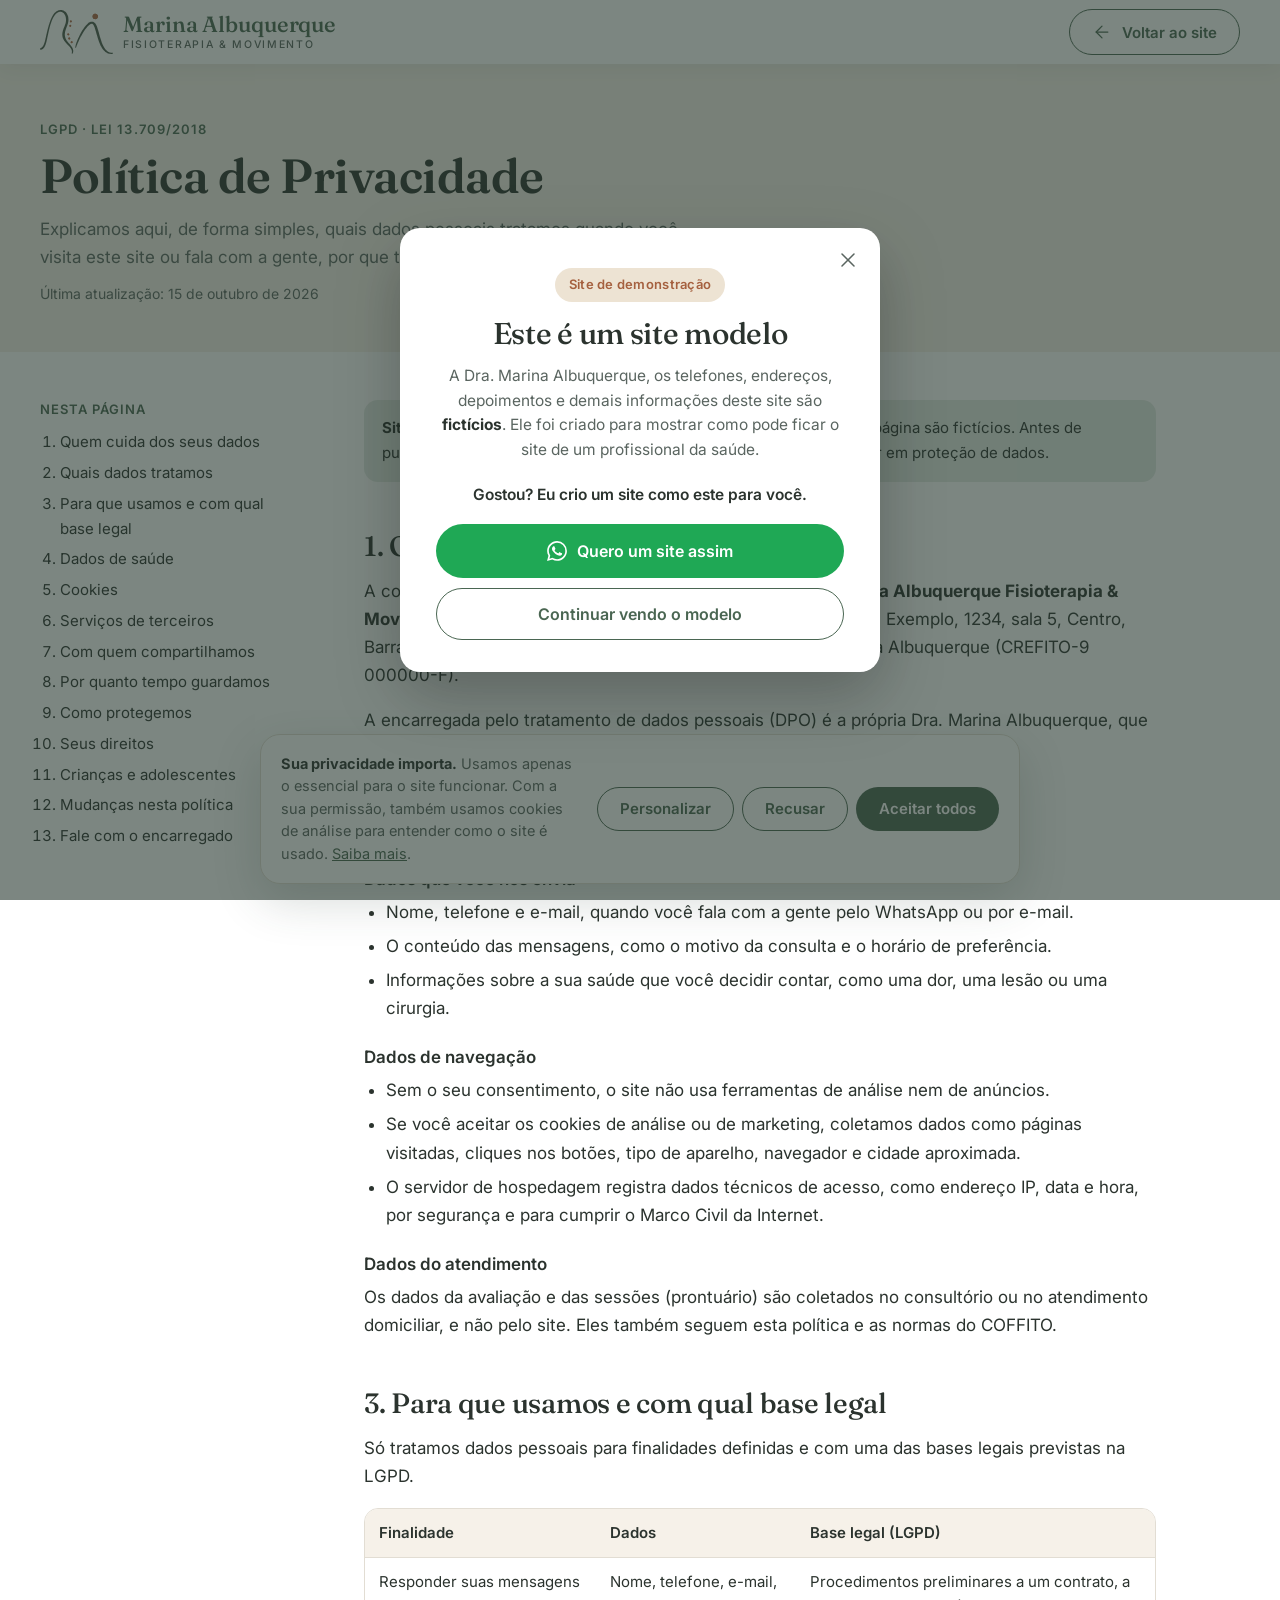
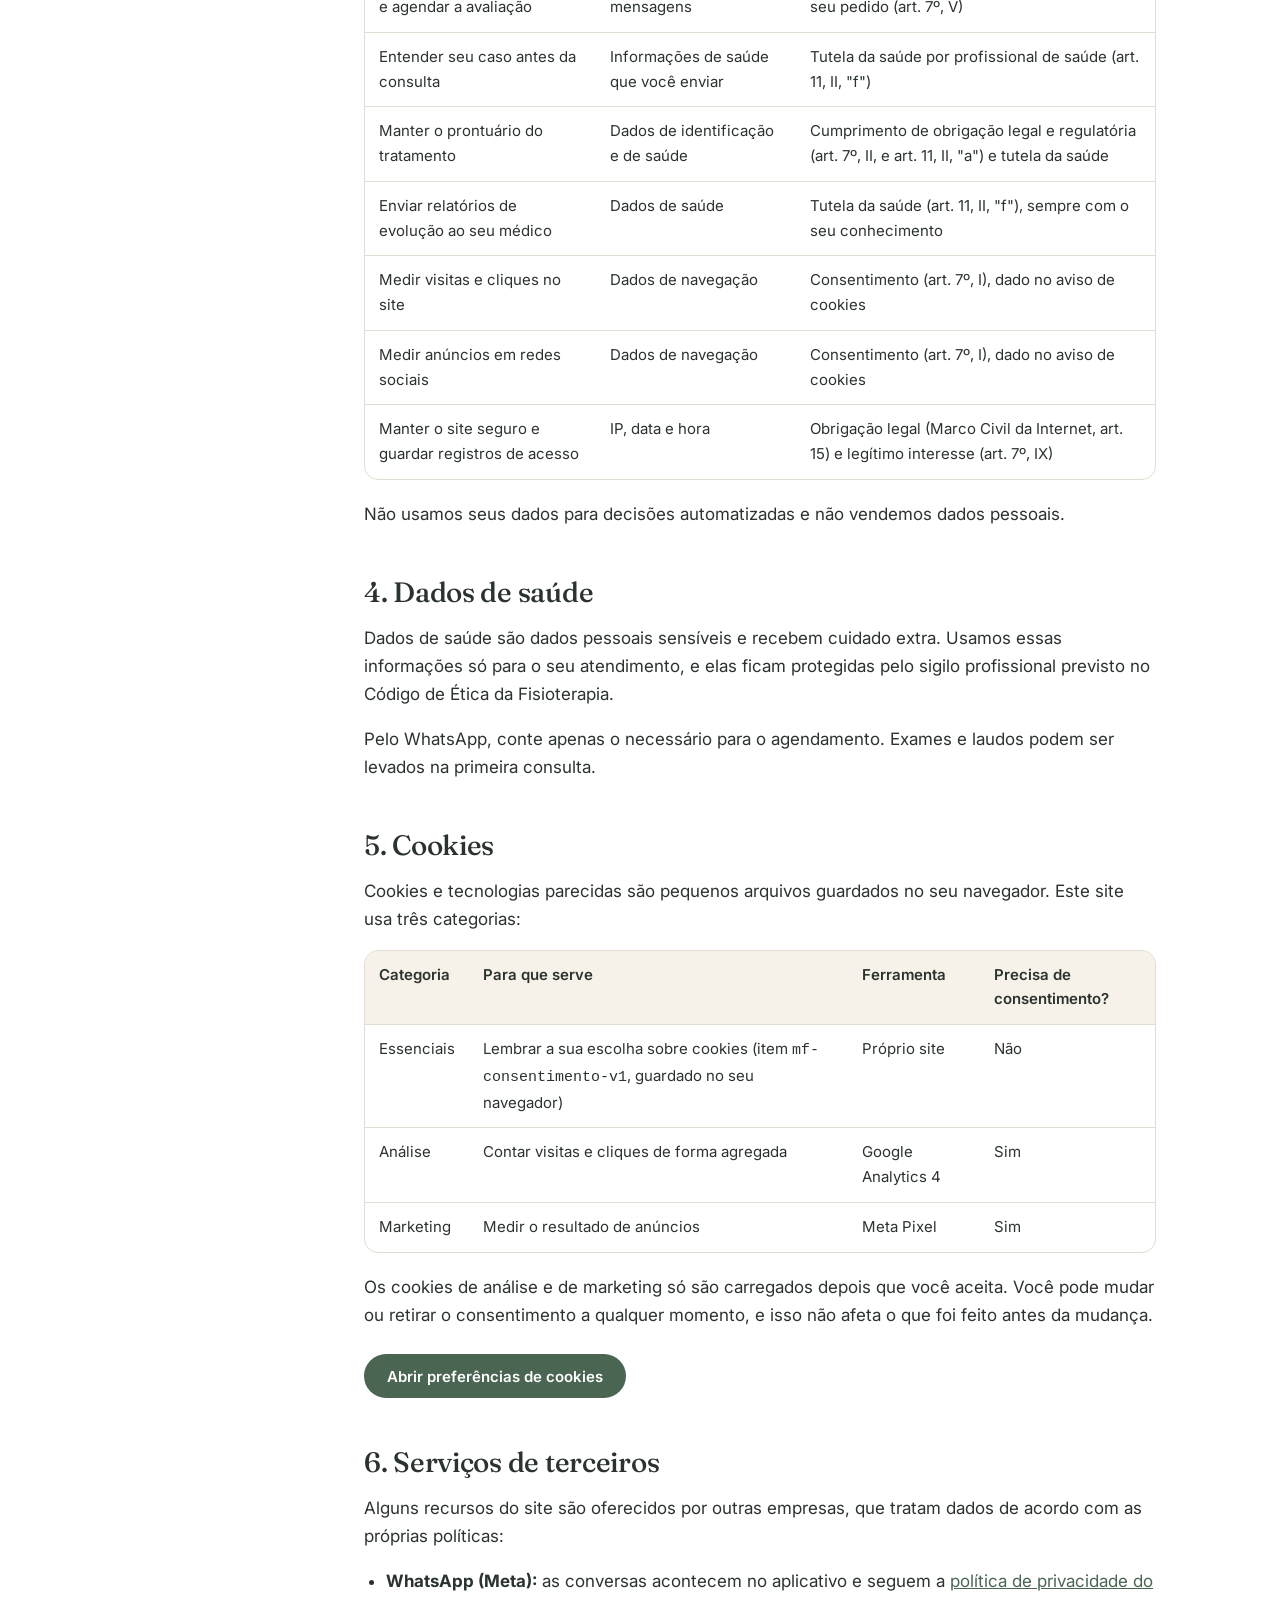
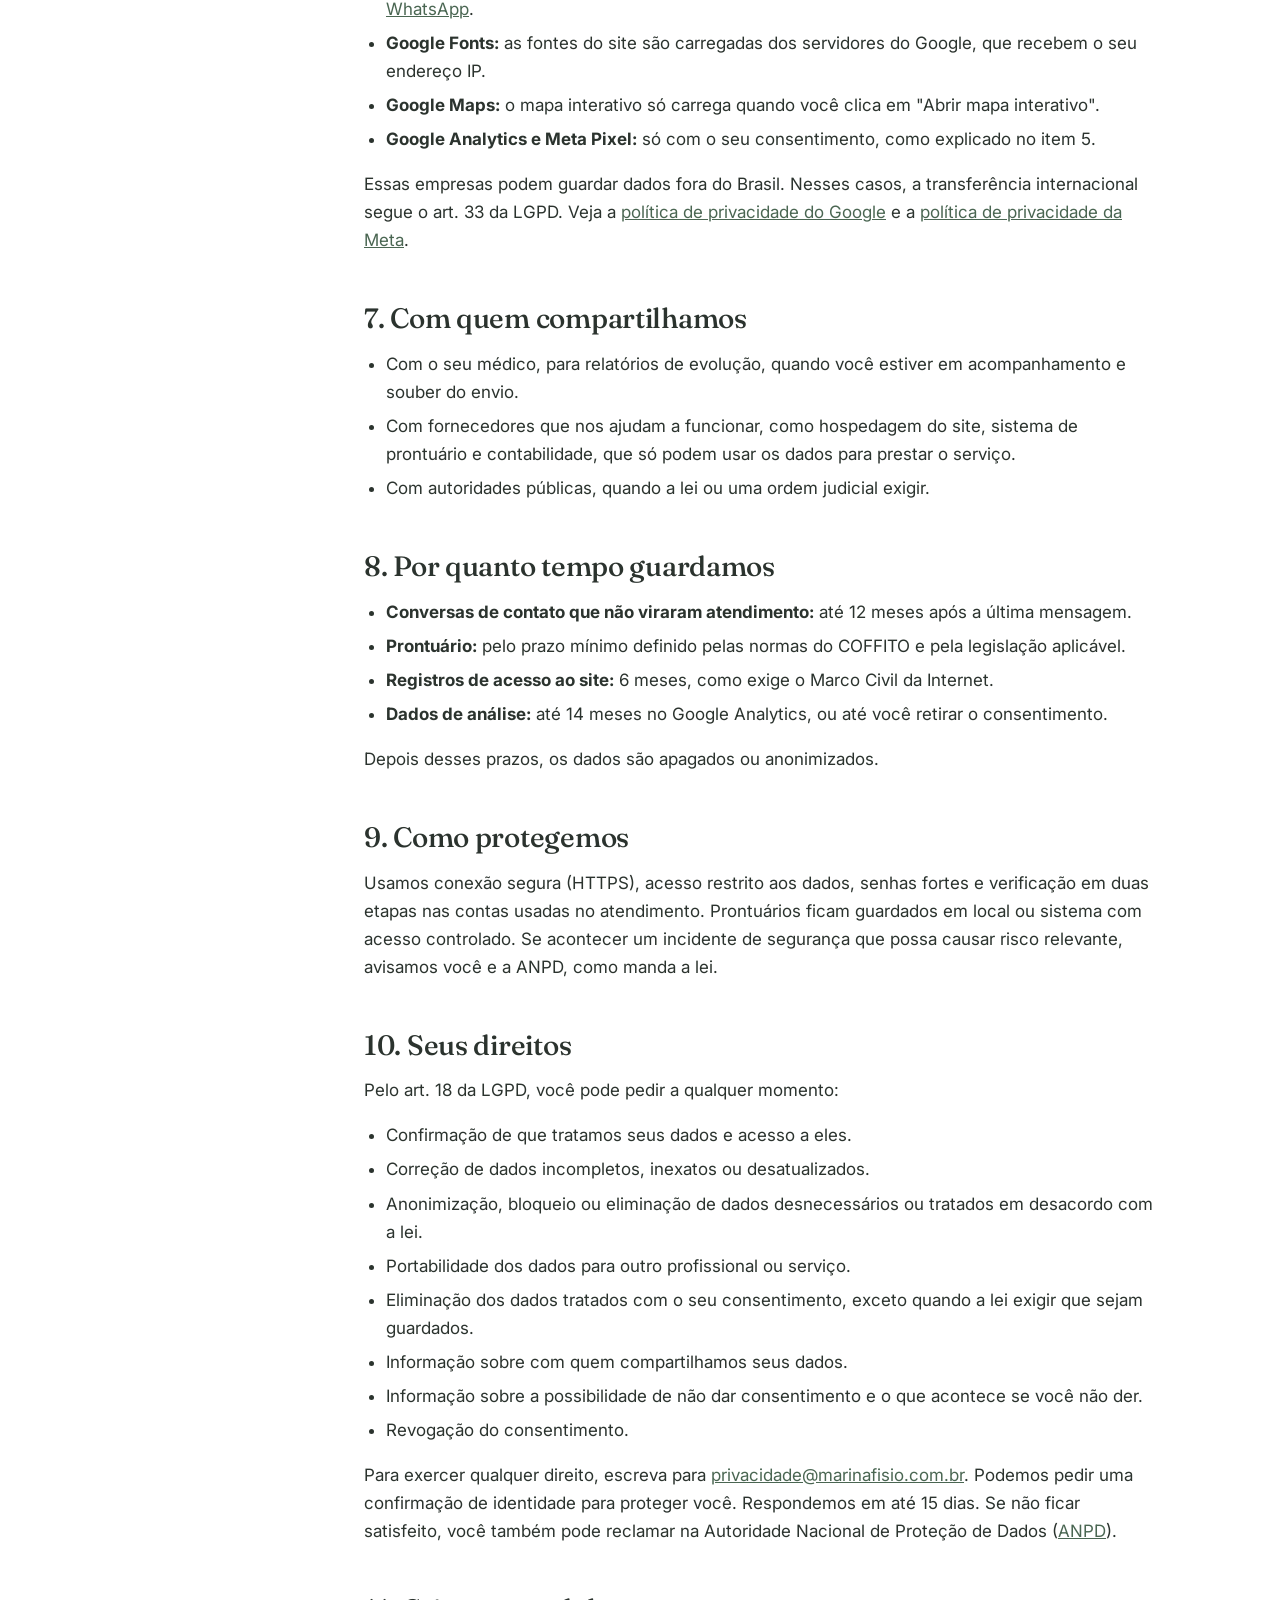
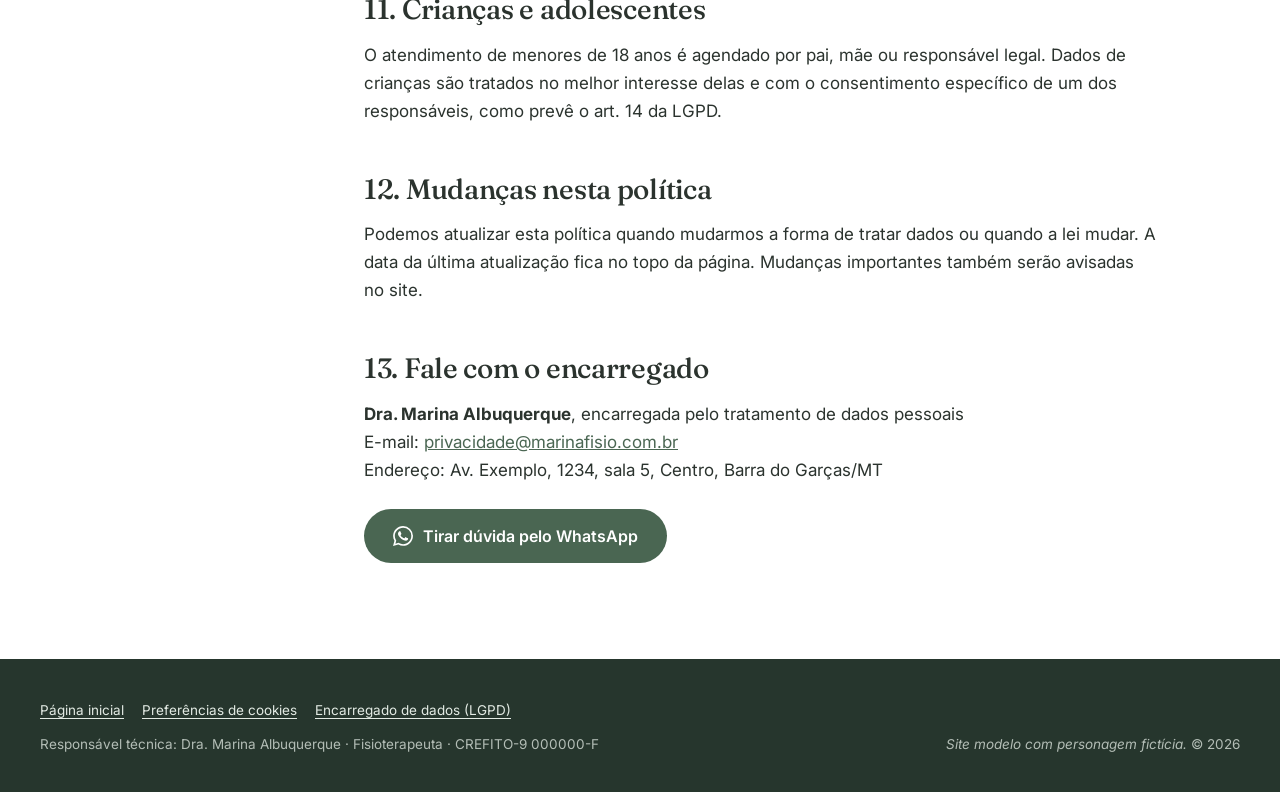
==== commit 460b9b8b: "Adiciona aviso de site modelo com contato para criação de sites O aviso abre ao entrar no site e sub" ====
--- a/politica-de-privacidade.html
+++ b/politica-de-privacidade.html
@@ -14,6 +14,7 @@
   <link href="https://fonts.googleapis.com/css2?family=Fraunces:ital,opsz,wght@0,9..144,500;0,9..144,600;1,9..144,500&family=Inter:wght@400;500;600&display=swap" rel="stylesheet">
   <link rel="stylesheet" href="css/style.css">
   <script src="js/consent.js" defer></script>
+  <script src="js/modelo.js" defer></script>
 </head>
 <body>
 
--- a/css/style.css
+++ b/css/style.css
@@ -782,3 +782,42 @@
   .legal-grid { grid-template-columns: 260px 1fr; gap: 64px; align-items: start; }
   .legal-toc { position: sticky; top: 96px; }
 }
+
+/* ---------- 24. Aviso de site modelo ---------- */
+body.modelo-open { overflow: hidden; }
+.modelo-dialog {
+  position: fixed; inset: 0; z-index: 170;
+  background: rgba(38, 54, 45, .6);
+  display: grid; place-items: center; padding: 16px;
+  animation: modelo-fade .3s var(--ease);
+}
+.modelo-dialog[hidden] { display: none; }
+.modelo-panel {
+  position: relative; width: 100%; max-width: 480px; max-height: calc(100vh - 32px); overflow-y: auto;
+  background: #fff; border-radius: var(--radius-card); padding: 32px 24px 24px;
+  box-shadow: 0 24px 64px rgba(0, 0, 0, .25); text-align: center;
+  animation: modelo-up .35s var(--ease); outline: none;
+}
+.modelo-close {
+  position: absolute; top: 10px; right: 10px; width: 44px; height: 44px;
+  display: grid; place-items: center; border: 0; border-radius: 50%;
+  background: transparent; color: var(--texto-2); cursor: pointer;
+}
+.modelo-close:hover { background: var(--areia-50); color: var(--grafite); }
+.modelo-tag {
+  display: inline-block; margin-bottom: 14px; padding: 6px 14px; border-radius: 999px;
+  background: var(--areia-200); color: var(--terracota);
+  font-size: 13px; font-weight: 600; letter-spacing: .02em;
+}
+.modelo-panel h2 { font-size: clamp(1.5rem, 4vw, 1.875rem); margin-bottom: 12px; }
+.modelo-panel p { color: var(--texto-2); font-size: 15.5px; line-height: 1.6; }
+.modelo-panel p strong { color: var(--grafite); }
+.modelo-panel .modelo-cta-text { color: var(--grafite); font-weight: 600; margin: 20px 0 16px; }
+.modelo-actions { display: grid; gap: 10px; }
+.modelo-actions .btn { width: 100%; padding-inline: 18px; }
+.btn-whatsapp { background: var(--whatsapp); color: #fff; }
+.btn-whatsapp:hover { background: #188C46; color: #fff; box-shadow: 0 10px 24px rgba(31, 168, 85, .3); }
+@media (min-width: 640px) { .modelo-panel { padding: 40px 36px 32px; } }
+@keyframes modelo-fade { from { opacity: 0; } }
+@keyframes modelo-up { from { opacity: 0; transform: translateY(16px); } }
+@media (prefers-reduced-motion: reduce) { .modelo-dialog, .modelo-panel { animation: none; } }
